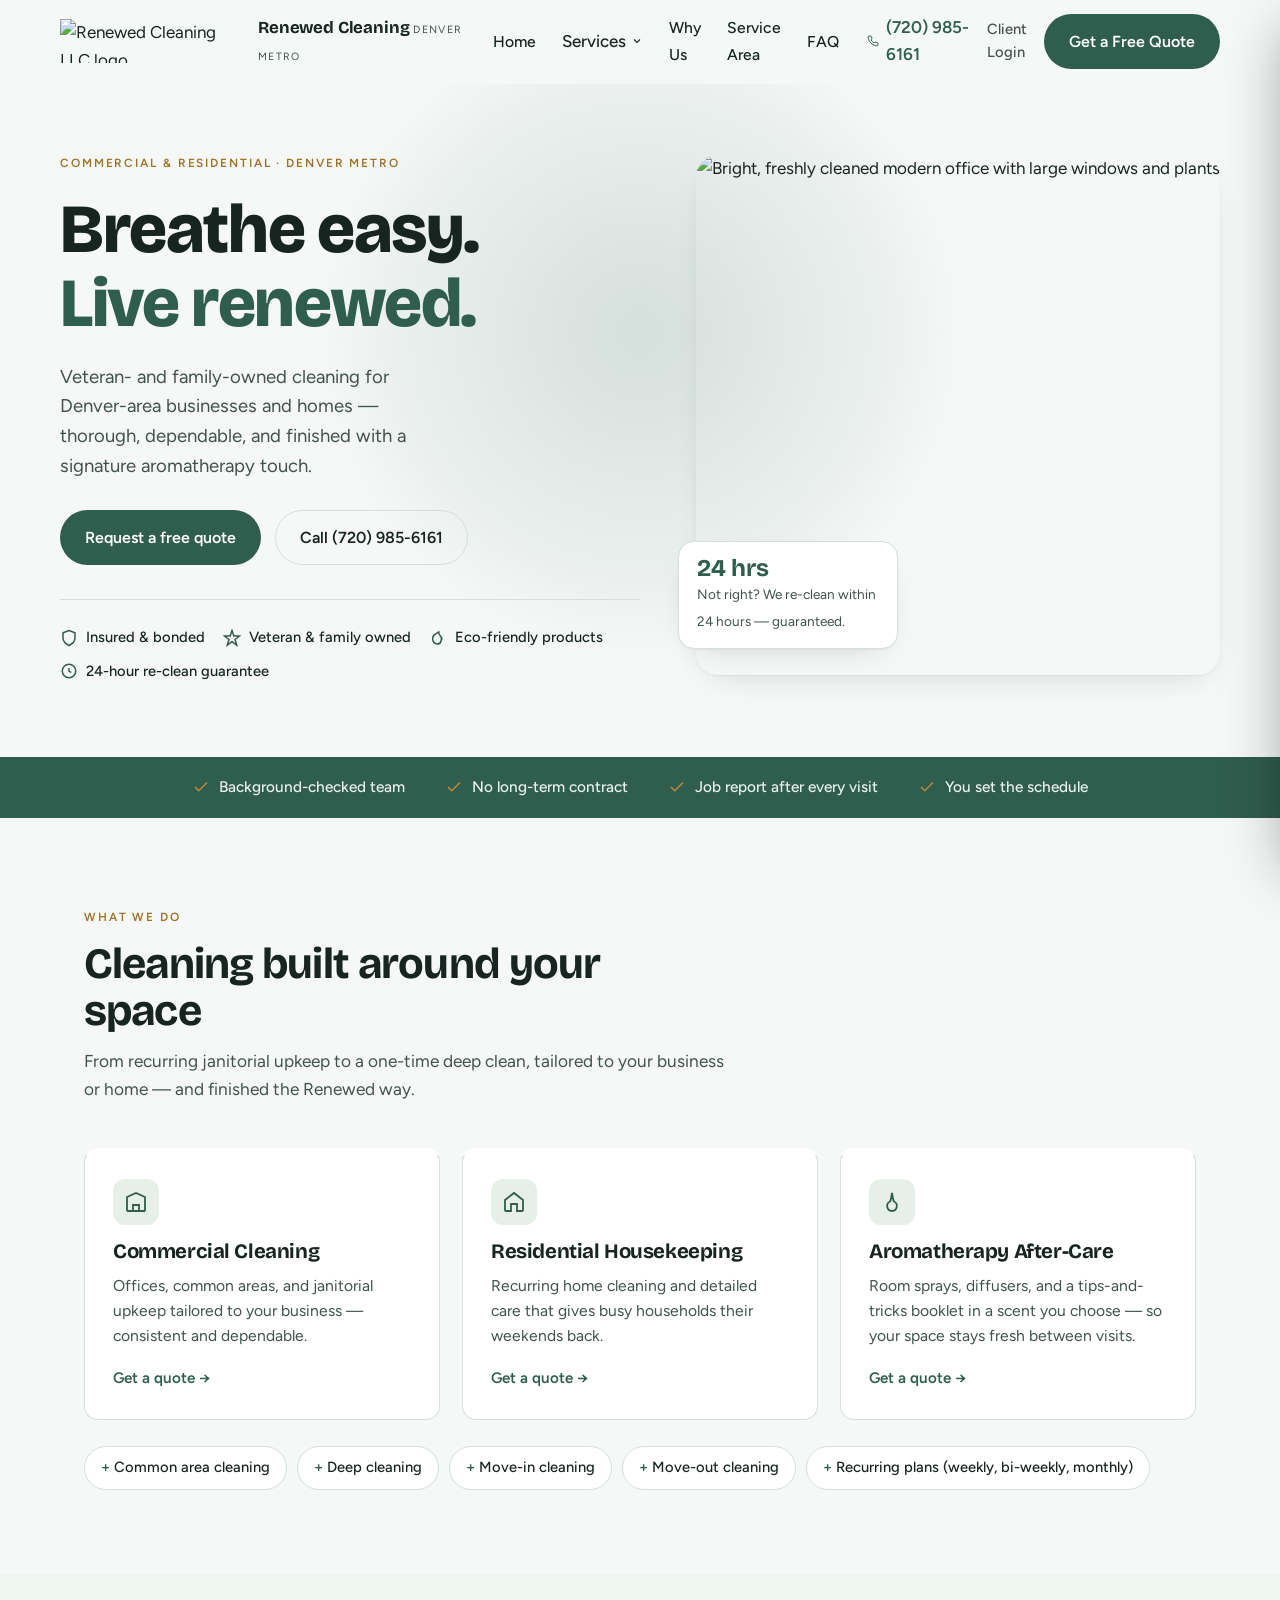
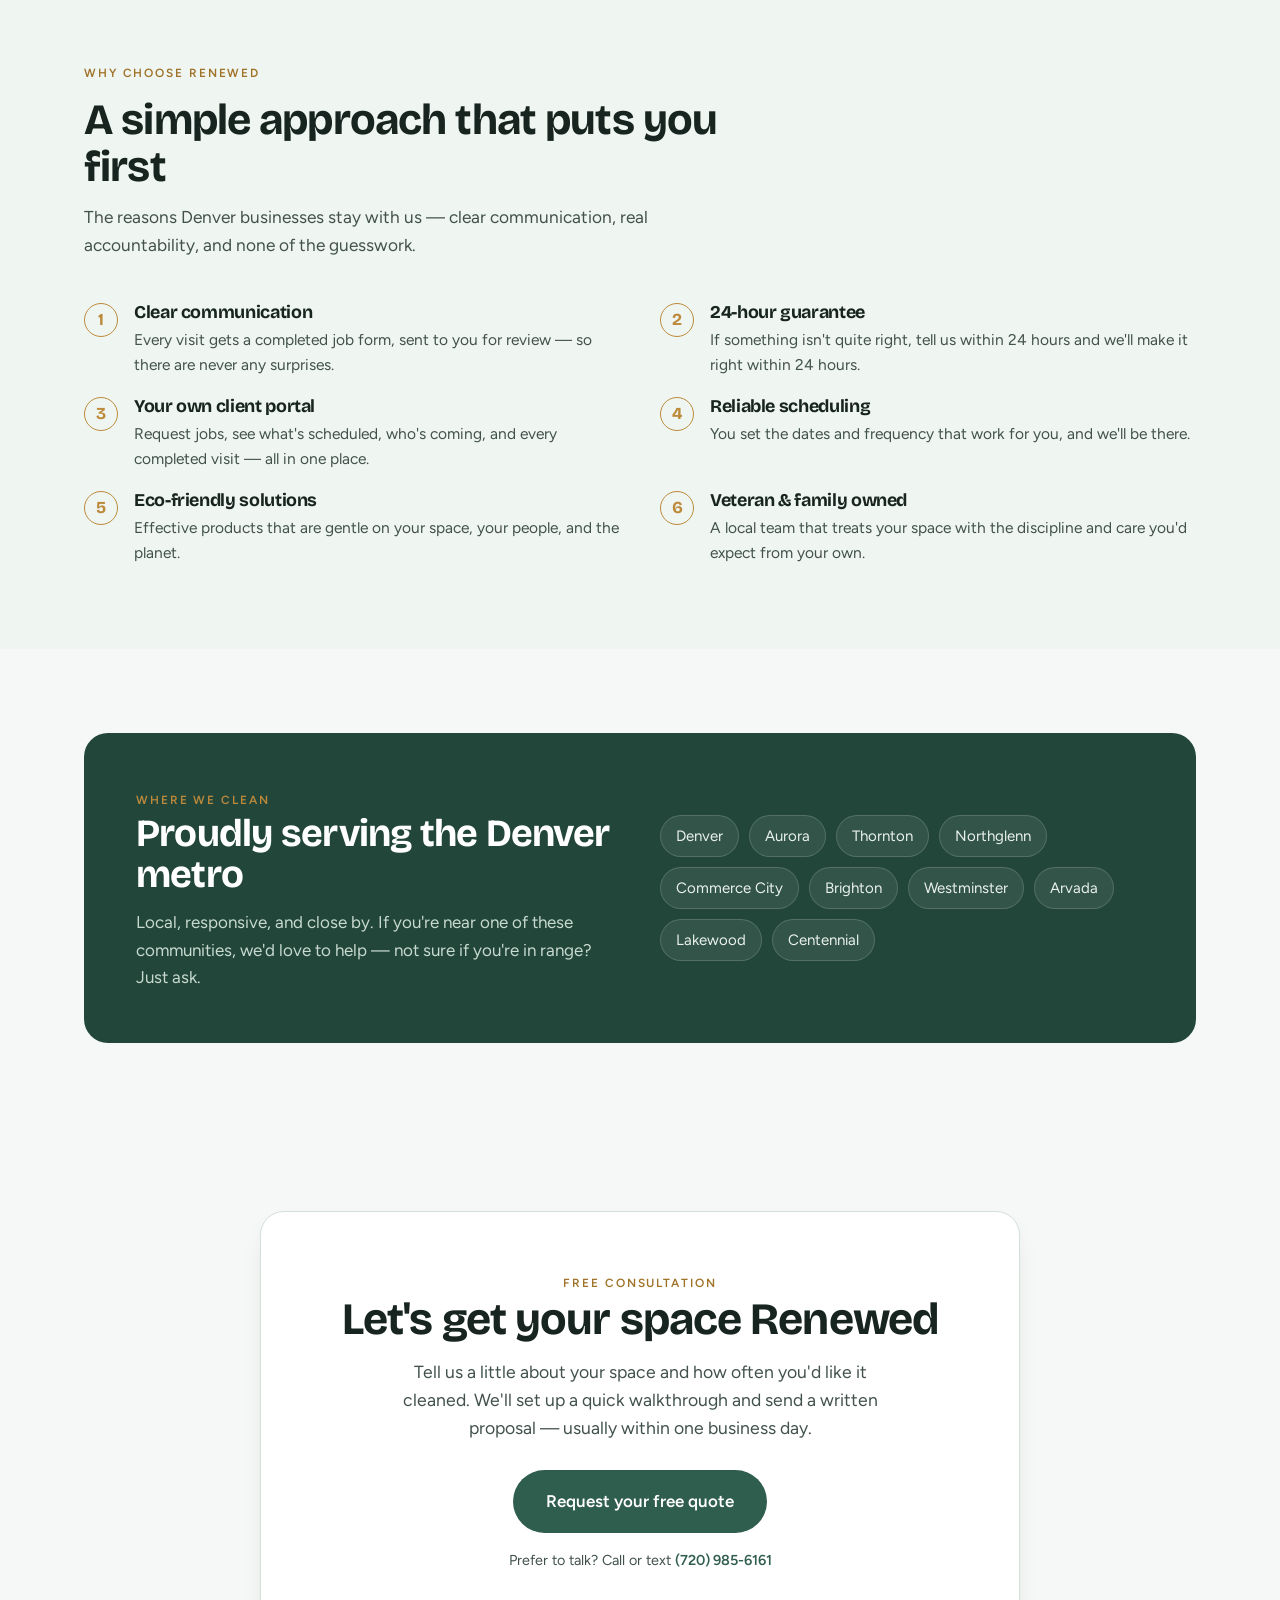
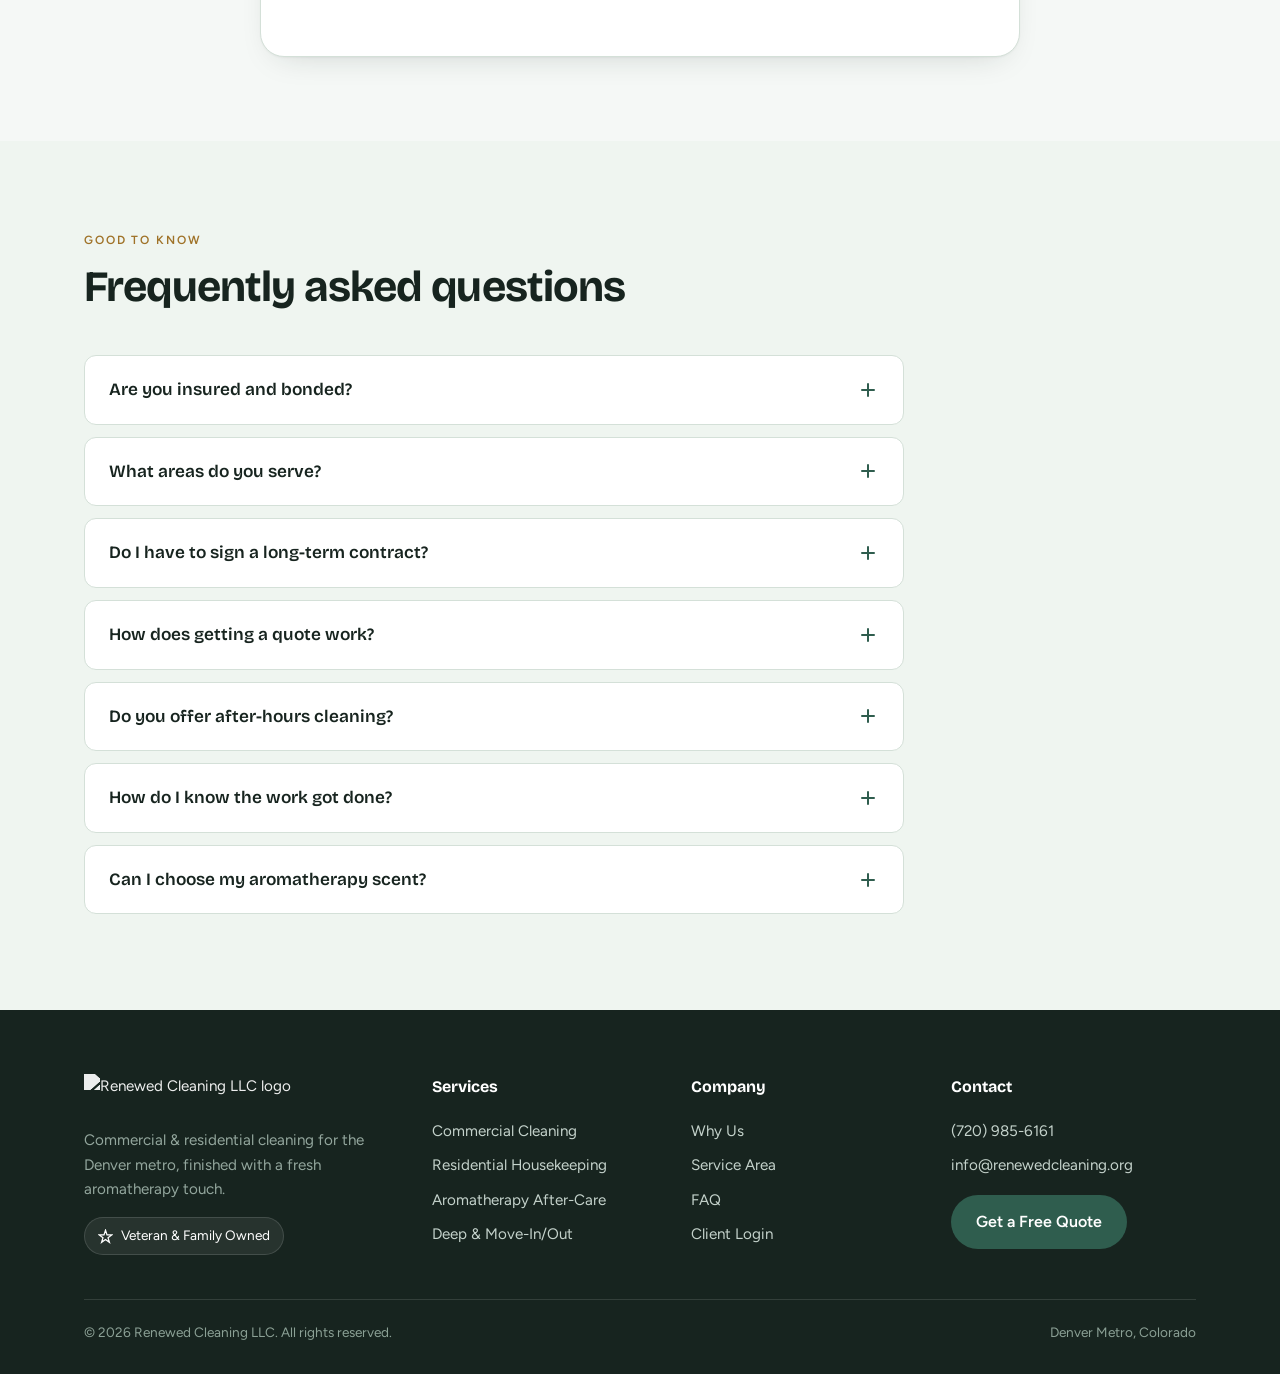
==== index.html @ 3b765ba0 "first commit" ====
<!DOCTYPE html>
<html lang="en">
<head>
<meta charset="UTF-8">
<meta name="viewport" content="width=device-width, initial-scale=1">
<!-- PREVIEW/MOCK — keep this out of Google so it never competes with the live site -->
<meta name="robots" content="noindex, nofollow">
<title>Renewed Cleaning LLC — Commercial & Residential Cleaning in Denver Metro</title>
<meta name="description" content="Veteran- and family-owned commercial and residential cleaning serving the Denver metro. Insured & bonded, eco-friendly, with a 24-hour re-clean guarantee. Request a free quote.">

<link rel="preconnect" href="https://fonts.googleapis.com">
<link rel="preconnect" href="https://fonts.gstatic.com" crossorigin>
<link href="https://fonts.googleapis.com/css2?family=Bricolage+Grotesque:opsz,wght@12..96,600;12..96,700;12..96,800&family=Figtree:wght@400;500;600&display=swap" rel="stylesheet">

<style>
  :root{
    --ink:#17241f; --ink-soft:#42524b;
    --evergreen:#2f5d4e; --evergreen-deep:#22463a;
    --sage-bg:#e7efe9; --sage-tint:#eff5f0;
    --line:#d4e0d8;
    --air:#f5f8f6; --white:#ffffff;
    --brass:#bd8a3c; --brass-deep:#9f7228;
    --maxw:1160px;
    --r:14px;
    --shadow:0 1px 2px rgba(23,36,31,.04), 0 12px 34px -18px rgba(23,36,31,.22);
  }
  *{box-sizing:border-box}
  html{scroll-behavior:smooth}
  body{
    margin:0; background:var(--air); color:var(--ink);
    font-family:"Figtree",system-ui,-apple-system,sans-serif;
    font-size:17px; line-height:1.6; -webkit-font-smoothing:antialiased;
  }
  h1,h2,h3{font-family:"Bricolage Grotesque",system-ui,sans-serif; font-weight:700; line-height:1.08; letter-spacing:-.02em; margin:0}
  a{color:inherit}
  img{max-width:100%; display:block}
  .wrap{max-width:var(--maxw); margin:0 auto; padding:0 24px}
  .eyebrow{font-size:.74rem; font-weight:600; letter-spacing:.16em; text-transform:uppercase; color:var(--brass-deep)}

  /* buttons */
  .btn{display:inline-flex; align-items:center; gap:.5em; font-family:"Figtree"; font-weight:600; font-size:1rem;
    padding:.85em 1.5em; border-radius:100px; border:1px solid transparent; cursor:pointer; text-decoration:none; transition:.18s ease; white-space:nowrap}
  .btn-primary{background:var(--evergreen); color:#fff}
  .btn-primary:hover{background:var(--evergreen-deep); transform:translateY(-1px)}
  .btn-ghost{background:transparent; color:var(--ink); border-color:var(--line)}
  .btn-ghost:hover{border-color:var(--evergreen); color:var(--evergreen)}
  :focus-visible{outline:3px solid var(--brass); outline-offset:2px; border-radius:4px}

  /* header */
  header{position:sticky; top:0; z-index:60; background:rgba(245,248,246,.82); backdrop-filter:blur(10px); border-bottom:1px solid transparent; transition:.2s}
  header.scrolled{border-bottom-color:var(--line); background:rgba(245,248,246,.94)}
  .nav{display:flex; align-items:center; gap:28px; padding:14px 0}
  .brand{display:flex; align-items:center; gap:10px; margin-right:auto; text-decoration:none}
  .brand img{height:44px; width:auto}
  .brand .bname{font-family:"Bricolage Grotesque"; font-weight:700; font-size:1.05rem; color:var(--ink); letter-spacing:-.01em; line-height:1}
  .brand .btag{font-size:.66rem; letter-spacing:.12em; text-transform:uppercase; color:var(--ink-soft)}
  .menu{display:flex; align-items:center; gap:26px; list-style:none; margin:0; padding:0}
  .menu a{text-decoration:none; font-weight:500; color:var(--ink); font-size:.98rem; padding:6px 0; position:relative}
  .menu a:hover{color:var(--evergreen)}
  .has-drop{position:relative}
  .dropbtn{background:none; border:0; font:inherit; font-weight:500; color:var(--ink); cursor:pointer; display:inline-flex; align-items:center; gap:5px; padding:6px 0}
  .dropbtn svg{transition:.2s}
  .has-drop:hover .dropbtn svg, .has-drop:focus-within .dropbtn svg{transform:rotate(180deg)}
  .drop{position:absolute; top:calc(100% + 10px); left:50%; transform:translateX(-50%) translateY(6px); background:var(--white);
    border:1px solid var(--line); border-radius:var(--r); box-shadow:var(--shadow); padding:8px; min-width:240px; opacity:0; visibility:hidden; transition:.18s}
  .has-drop:hover .drop, .has-drop:focus-within .drop{opacity:1; visibility:visible; transform:translateX(-50%) translateY(0)}
  .drop a{display:block; padding:10px 12px; border-radius:9px; font-weight:500}
  .drop a:hover{background:var(--sage-tint)}
  .drop a span{display:block; font-size:.8rem; color:var(--ink-soft); font-weight:400}
  .nav-cta{display:flex; align-items:center; gap:14px}
  .phone-link{display:inline-flex; align-items:center; gap:7px; font-weight:600; text-decoration:none; color:var(--evergreen)}
  .login-link{text-decoration:none; font-weight:500; color:var(--ink-soft); font-size:.92rem}
  .login-link:hover{color:var(--evergreen)}
  .burger{display:none; background:none; border:1px solid var(--line); border-radius:10px; padding:9px; cursor:pointer}
  .burger span{display:block; width:20px; height:2px; background:var(--ink); margin:4px 0; transition:.2s}

  /* mobile drawer */
  .drawer{position:fixed; inset:0 0 0 auto; width:min(88vw,360px); background:var(--white); z-index:80; transform:translateX(100%);
    transition:transform .28s cubic-bezier(.4,0,.2,1); padding:22px; box-shadow:-20px 0 60px -30px rgba(0,0,0,.4); overflow-y:auto}
  .drawer.open{transform:translateX(0)}
  .drawer-head{display:flex; justify-content:space-between; align-items:center; margin-bottom:18px}
  .drawer-close{background:none; border:0; font-size:1.6rem; cursor:pointer; color:var(--ink); line-height:1}
  .drawer nav a, .drawer nav .sub-label{display:block; padding:12px 4px; text-decoration:none; color:var(--ink); font-weight:600; border-bottom:1px solid var(--sage-bg)}
  .drawer nav .sub a{font-weight:400; padding-left:16px; color:var(--ink-soft); font-size:.95rem}
  .sub-label{color:var(--ink-soft)!important; font-size:.78rem!important; letter-spacing:.12em; text-transform:uppercase; font-weight:600!important; border:0!important; padding-bottom:4px!important}
  .scrim{position:fixed; inset:0; background:rgba(23,36,31,.4); z-index:70; opacity:0; visibility:hidden; transition:.25s}
  .scrim.open{opacity:1; visibility:visible}

  /* hero */
  .hero{position:relative; overflow:hidden}
  .hero::before{content:""; position:absolute; top:-30%; left:50%; width:900px; height:900px; transform:translateX(-50%);
    background:radial-gradient(closest-side, rgba(47,93,78,.16), rgba(47,93,78,.05) 55%, transparent 72%);
    animation:breathe 9s ease-in-out infinite; z-index:0; pointer-events:none}
  @keyframes breathe{0%,100%{transform:translateX(-50%) scale(1); opacity:.85} 50%{transform:translateX(-50%) scale(1.12); opacity:1}}
  .hero-grid{position:relative; z-index:1; display:grid; grid-template-columns:1.05fr .95fr; gap:56px; align-items:center; padding:64px 0 74px}
  .hero h1{font-size:clamp(2.7rem,5.4vw,4.3rem); font-weight:800; margin:18px 0 0}
  .hero h1 .em{color:var(--evergreen)}
  .hero p.lead{font-size:1.16rem; color:var(--ink-soft); margin:20px 0 30px; max-width:33ch}
  .hero-cta{display:flex; gap:14px; flex-wrap:wrap; align-items:center}
  .chips{display:flex; flex-wrap:wrap; gap:10px 18px; margin-top:34px; padding-top:26px; border-top:1px solid var(--line)}
  .chip{display:inline-flex; align-items:center; gap:8px; font-size:.92rem; font-weight:500; color:var(--ink)}
  .chip svg{color:var(--evergreen); flex:none}
  .hero-media{position:relative}
  .hero-media img{width:100%; height:520px; object-fit:cover; border-radius:22px; box-shadow:var(--shadow)}
  .badge{position:absolute; left:-18px; bottom:26px; background:var(--white); border:1px solid var(--line); border-radius:16px;
    padding:14px 18px; box-shadow:var(--shadow); max-width:220px}
  .badge b{font-family:"Bricolage Grotesque"; display:block; font-size:1.5rem; color:var(--evergreen); line-height:1}
  .badge span{font-size:.85rem; color:var(--ink-soft)}

  /* trust strip */
  .trust{background:var(--evergreen); color:#eaf2ed}
  .trust .wrap{display:flex; flex-wrap:wrap; gap:14px 40px; justify-content:center; padding:18px 24px; text-align:center}
  .trust .t{display:inline-flex; align-items:center; gap:9px; font-weight:500; font-size:.96rem}
  .trust .t svg{color:var(--brass); flex:none}

  /* sections */
  section{padding:84px 0}
  .sec-head{max-width:640px; margin-bottom:44px}
  .sec-head h2{font-size:clamp(1.9rem,3.4vw,2.7rem); margin:12px 0 0}
  .sec-head p{color:var(--ink-soft); margin:14px 0 0; font-size:1.08rem}

  /* services */
  .cards{display:grid; grid-template-columns:repeat(3,1fr); gap:22px}
  .card{background:var(--white); border:1px solid var(--line); border-radius:var(--r); padding:28px; transition:.2s; border-top:3px solid transparent}
  .card:hover{border-top-color:var(--brass); box-shadow:var(--shadow); transform:translateY(-3px)}
  .card .ic{width:46px; height:46px; border-radius:12px; background:var(--sage-bg); display:grid; place-items:center; color:var(--evergreen); margin-bottom:16px}
  .card h3{font-size:1.28rem}
  .card p{color:var(--ink-soft); margin:10px 0 16px; font-size:.98rem}
  .card a.more{text-decoration:none; font-weight:600; color:var(--evergreen); font-size:.95rem}
  .card a.more:hover{color:var(--brass-deep)}
  .more-list{margin-top:26px; display:flex; flex-wrap:wrap; gap:10px}
  .pill{background:var(--white); border:1px solid var(--line); border-radius:100px; padding:9px 16px; font-size:.92rem; font-weight:500; color:var(--ink)}
  .pill b{color:var(--evergreen); font-weight:600}

  /* how we work — on sage */
  .how{background:var(--sage-tint)}
  .steps{display:grid; grid-template-columns:repeat(2,1fr); gap:20px 40px}
  .step{display:flex; gap:16px; align-items:flex-start}
  .step .n{font-family:"Bricolage Grotesque"; font-weight:700; color:var(--brass); font-size:1.05rem; border:1px solid var(--brass); width:34px; height:34px; border-radius:50%; display:grid; place-items:center; flex:none}
  .step h3{font-size:1.12rem}
  .step p{color:var(--ink-soft); margin:5px 0 0; font-size:.97rem}

  /* service area */
  .area{background:var(--evergreen-deep); color:#e9f1ec; border-radius:24px; padding:52px; display:grid; grid-template-columns:1fr 1fr; gap:40px; align-items:center}
  .area h2{color:#fff; font-size:clamp(1.8rem,3vw,2.4rem)}
  .area p{color:#c8dad0; margin:14px 0 0}
  .area .cities{display:flex; flex-wrap:wrap; gap:10px}
  .area .cities span{background:rgba(255,255,255,.08); border:1px solid rgba(255,255,255,.16); border-radius:100px; padding:8px 15px; font-size:.94rem}

  /* quote CTA */
  .quote{text-align:center}
  .quote .box{background:var(--white); border:1px solid var(--line); border-radius:24px; padding:56px 32px; box-shadow:var(--shadow); max-width:760px; margin:0 auto}
  .quote h2{font-size:clamp(2rem,3.6vw,2.8rem)}
  .quote p{color:var(--ink-soft); font-size:1.1rem; margin:14px auto 28px; max-width:46ch}
  .quote .btn{font-size:1.06rem; padding:1em 1.9em}
  .quote .sub{margin-top:16px; font-size:.9rem; color:var(--ink-soft)}

  /* faq */
  .faq-list{max-width:820px}
  details{background:var(--white); border:1px solid var(--line); border-radius:12px; margin-bottom:12px; overflow:hidden}
  details[open]{border-color:var(--evergreen)}
  summary{list-style:none; cursor:pointer; padding:20px 24px; font-family:"Bricolage Grotesque"; font-weight:600; font-size:1.08rem; display:flex; justify-content:space-between; gap:16px; align-items:center}
  summary::-webkit-details-marker{display:none}
  summary .plus{flex:none; width:22px; height:22px; position:relative; transition:.2s}
  summary .plus::before,summary .plus::after{content:""; position:absolute; background:var(--evergreen); border-radius:2px; top:50%; left:50%; transform:translate(-50%,-50%)}
  summary .plus::before{width:14px; height:2px}
  summary .plus::after{width:2px; height:14px; transition:.2s}
  details[open] summary .plus::after{transform:translate(-50%,-50%) rotate(90deg); opacity:0}
  details .ans{padding:0 24px 22px; color:var(--ink-soft); font-size:1rem}

  /* footer */
  footer{background:var(--ink); color:#c4d2cb; padding:64px 0 30px; font-size:.95rem}
  .fgrid{display:grid; grid-template-columns:1.4fr 1fr 1fr 1.1fr; gap:36px}
  footer h4{font-family:"Bricolage Grotesque"; color:#fff; font-size:1rem; margin:0 0 14px}
  footer a{color:#c4d2cb; text-decoration:none; display:block; padding:5px 0}
  footer a:hover{color:var(--brass)}
  .fbrand img{height:40px; margin-bottom:14px; filter:brightness(0) invert(1); opacity:.92}
  .fbrand p{color:#93a69d; margin:0; max-width:30ch}
  .fbadge{display:inline-flex; align-items:center; gap:8px; margin-top:16px; font-size:.85rem; color:#fff; background:rgba(255,255,255,.07); border:1px solid rgba(255,255,255,.13); padding:7px 13px; border-radius:100px}
  .fbot{border-top:1px solid rgba(255,255,255,.12); margin-top:44px; padding-top:22px; display:flex; justify-content:space-between; flex-wrap:wrap; gap:10px; color:#8ba095; font-size:.85rem}

  .reveal{opacity:0; transform:translateY(18px); transition:opacity .6s ease, transform .6s ease}
  .reveal.in{opacity:1; transform:none}

  @media (max-width:920px){
    .hero-grid{grid-template-columns:1fr; gap:36px; padding:44px 0 54px}
    .hero-media img{height:360px}
    .cards{grid-template-columns:1fr}
    .steps{grid-template-columns:1fr}
    .area{grid-template-columns:1fr; padding:36px}
    .fgrid{grid-template-columns:1fr 1fr; gap:28px}
  }
  @media (max-width:760px){
    .menu,.nav-cta .phone-text,.nav-cta .login-link,.nav-cta .btn{display:none}
    .nav-cta .burger{display:block}
    .badge{left:12px}
  }
  @media (max-width:520px){ .fgrid{grid-template-columns:1fr} .trust .wrap{justify-content:flex-start} }
  @media (prefers-reduced-motion:reduce){
    .hero::before{animation:none}
    .reveal{transition:none; opacity:1; transform:none}
    html{scroll-behavior:auto}
  }
</style>
</head>
<body>

<!-- =========== HEADER =========== -->
<header id="top">
  <div class="wrap nav">
    <a class="brand" href="#top" aria-label="Renewed Cleaning LLC home">
      <img src="https://d13cw1lxlociqy.cloudfront.net/vxw0cr1rwxtp3wmlu0m17guldjv5" alt="Renewed Cleaning LLC logo">
      <span>
        <span class="bname">Renewed Cleaning</span>
        <span class="btag">Denver Metro</span>
      </span>
    </a>

    <ul class="menu">
      <li><a href="#top">Home</a></li>
      <li class="has-drop">
        <button class="dropbtn" aria-haspopup="true" aria-expanded="false">Services
          <svg width="12" height="12" viewBox="0 0 24 24" fill="none" stroke="currentColor" stroke-width="2.4"><path d="M6 9l6 6 6-6"/></svg>
        </button>
        <div class="drop">
          <a href="#services">Commercial Cleaning<span>Offices, janitorial & common areas</span></a>
          <a href="#services">Residential Housekeeping<span>Homes & recurring care</span></a>
          <a href="#services">Aromatherapy After-Care<span>Sprays, diffusers & more</span></a>
        </div>
      </li>
      <li><a href="#how">Why Us</a></li>
      <li><a href="#area">Service Area</a></li>
      <li><a href="#faq">FAQ</a></li>
    </ul>

    <div class="nav-cta">
      <a class="phone-link" href="tel:+17209856161"><svg width="16" height="16" viewBox="0 0 24 24" fill="none" stroke="currentColor" stroke-width="2"><path d="M22 16.9v3a2 2 0 01-2.2 2 19.8 19.8 0 01-8.6-3.1 19.5 19.5 0 01-6-6 19.8 19.8 0 01-3.1-8.6A2 2 0 014.1 2h3a2 2 0 012 1.7c.1.9.3 1.8.6 2.6a2 2 0 01-.5 2.1L8.1 9.9a16 16 0 006 6l1.5-1.1a2 2 0 012.1-.5c.8.3 1.7.5 2.6.6a2 2 0 011.7 2z"/></svg><span class="phone-text">(720)&nbsp;985-6161</span></a>
      <a class="login-link" href="https://clienthub.getjobber.com/client_hubs/0398b874-1f69-44bb-8e31-e739b4f57057/login/new?source=share_login" target="_blank" rel="noopener">Client Login</a>
      <a class="btn btn-primary" href="https://clienthub.getjobber.com/hubs/0398b874-1f69-44bb-8e31-e739b4f57057/public/requests/2457077/embedded_new?source=sp_website&amp;instance_id=_R_5j5_" target="_blank" rel="noopener">Get a Free Quote</a>
      <button class="burger" id="burger" aria-label="Open menu" aria-expanded="false"><span></span><span></span><span></span></button>
    </div>
  </div>
</header>

<!-- mobile drawer -->
<div class="scrim" id="scrim"></div>
<aside class="drawer" id="drawer" aria-hidden="true">
  <div class="drawer-head">
    <span class="bname" style="font-family:'Bricolage Grotesque';font-weight:700">Renewed Cleaning</span>
    <button class="drawer-close" id="drawerClose" aria-label="Close menu">&times;</button>
  </div>
  <nav>
    <a href="#top">Home</a>
    <span class="sub-label">Services</span>
    <div class="sub">
      <a href="#services">Commercial Cleaning</a>
      <a href="#services">Residential Housekeeping</a>
      <a href="#services">Aromatherapy After-Care</a>
    </div>
    <a href="#how">Why Us</a>
    <a href="#area">Service Area</a>
    <a href="#faq">FAQ</a>
    <a href="https://clienthub.getjobber.com/client_hubs/0398b874-1f69-44bb-8e31-e739b4f57057/login/new?source=share_login" target="_blank" rel="noopener">Client Login</a>
    <a class="phone-link" style="padding:14px 4px" href="tel:+17209856161">Call (720) 985-6161</a>
    <a class="btn btn-primary" style="margin-top:14px;width:100%;justify-content:center" href="https://clienthub.getjobber.com/hubs/0398b874-1f69-44bb-8e31-e739b4f57057/public/requests/2457077/embedded_new?source=sp_website&amp;instance_id=_R_5j5_" target="_blank" rel="noopener">Get a Free Quote</a>
  </nav>
</aside>

<!-- =========== HERO =========== -->
<div class="hero">
  <div class="wrap hero-grid">
    <div class="hero-copy">
      <span class="eyebrow">Commercial &amp; Residential &middot; Denver Metro</span>
      <h1>Breathe easy.<br><span class="em">Live renewed.</span></h1>
      <p class="lead">Veteran- and family-owned cleaning for Denver-area businesses and homes — thorough, dependable, and finished with a signature aromatherapy touch.</p>
      <div class="hero-cta">
        <a class="btn btn-primary" href="https://clienthub.getjobber.com/hubs/0398b874-1f69-44bb-8e31-e739b4f57057/public/requests/2457077/embedded_new?source=sp_website&amp;instance_id=_R_5j5_" target="_blank" rel="noopener">Request a free quote</a>
        <a class="btn btn-ghost" href="tel:+17209856161">Call (720)&nbsp;985-6161</a>
      </div>
      <div class="chips">
        <span class="chip"><svg width="18" height="18" viewBox="0 0 24 24" fill="none" stroke="currentColor" stroke-width="2"><path d="M12 22s8-4 8-10V5l-8-3-8 3v7c0 6 8 10 8 10z"/></svg>Insured &amp; bonded</span>
        <span class="chip"><svg width="18" height="18" viewBox="0 0 24 24" fill="none" stroke="currentColor" stroke-width="2"><path d="M12 2l2.4 7.4H22l-6 4.6 2.3 7.4-6.3-4.6L5.7 21.4 8 14 2 9.4h7.6z"/></svg>Veteran &amp; family owned</span>
        <span class="chip"><svg width="18" height="18" viewBox="0 0 24 24" fill="none" stroke="currentColor" stroke-width="2"><path d="M11 20A7 7 0 019 6.7C11 5 13 4 13 4s0 3 2 5 3 4 1 7a5 5 0 01-5 4z"/></svg>Eco-friendly products</span>
        <span class="chip"><svg width="18" height="18" viewBox="0 0 24 24" fill="none" stroke="currentColor" stroke-width="2"><path d="M12 8v4l3 2M12 3a9 9 0 100 18 9 9 0 000-18z"/></svg>24-hour re-clean guarantee</span>
      </div>
    </div>
    <div class="hero-media">
      <img src="https://d13cw1lxlociqy.cloudfront.net/s1bvx27k3efgpwjx6bf7r2y5dvb5" alt="Bright, freshly cleaned modern office with large windows and plants">
      <div class="badge"><b>24 hrs</b><span>Not right? We re-clean within 24 hours — guaranteed.</span></div>
    </div>
  </div>
</div>

<!-- =========== TRUST STRIP =========== -->
<div class="trust">
  <div class="wrap">
    <span class="t"><svg width="18" height="18" viewBox="0 0 24 24" fill="none" stroke="currentColor" stroke-width="2"><path d="M20 6L9 17l-5-5"/></svg>Background-checked team</span>
    <span class="t"><svg width="18" height="18" viewBox="0 0 24 24" fill="none" stroke="currentColor" stroke-width="2"><path d="M20 6L9 17l-5-5"/></svg>No long-term contract</span>
    <span class="t"><svg width="18" height="18" viewBox="0 0 24 24" fill="none" stroke="currentColor" stroke-width="2"><path d="M20 6L9 17l-5-5"/></svg>Job report after every visit</span>
    <span class="t"><svg width="18" height="18" viewBox="0 0 24 24" fill="none" stroke="currentColor" stroke-width="2"><path d="M20 6L9 17l-5-5"/></svg>You set the schedule</span>
  </div>
</div>

<!-- =========== SERVICES =========== -->
<section id="services">
  <div class="wrap">
    <div class="sec-head reveal">
      <span class="eyebrow">What we do</span>
      <h2>Cleaning built around your space</h2>
      <p>From recurring janitorial upkeep to a one-time deep clean, tailored to your business or home — and finished the Renewed way.</p>
    </div>
    <div class="cards">
      <div class="card reveal">
        <div class="ic"><svg width="24" height="24" viewBox="0 0 24 24" fill="none" stroke="currentColor" stroke-width="1.8"><path d="M3 21V7l9-4 9 4v14M3 21h18M9 21v-6h6v6"/></svg></div>
        <h3>Commercial Cleaning</h3>
        <p>Offices, common areas, and janitorial upkeep tailored to your business — consistent and dependable.</p>
        <a class="more" href="#quote">Get a quote &rarr;</a>
      </div>
      <div class="card reveal">
        <div class="ic"><svg width="24" height="24" viewBox="0 0 24 24" fill="none" stroke="currentColor" stroke-width="1.8"><path d="M3 10l9-7 9 7v10a1 1 0 01-1 1h-5v-7H9v7H4a1 1 0 01-1-1z"/></svg></div>
        <h3>Residential Housekeeping</h3>
        <p>Recurring home cleaning and detailed care that gives busy households their weekends back.</p>
        <a class="more" href="#quote">Get a quote &rarr;</a>
      </div>
      <div class="card reveal">
        <div class="ic"><svg width="24" height="24" viewBox="0 0 24 24" fill="none" stroke="currentColor" stroke-width="1.8"><path d="M12 21a5 5 0 01-2-9.5C11 10 12 3 12 3s1 7 2 8.5A5 5 0 0112 21z"/></svg></div>
        <h3>Aromatherapy After-Care</h3>
        <p>Room sprays, diffusers, and a tips-and-tricks booklet in a scent you choose — so your space stays fresh between visits.</p>
        <a class="more" href="#quote">Get a quote &rarr;</a>
      </div>
    </div>
    <div class="more-list reveal">
      <span class="pill"><b>+</b> Common area cleaning</span>
      <span class="pill"><b>+</b> Deep cleaning</span>
      <span class="pill"><b>+</b> Move-in cleaning</span>
      <span class="pill"><b>+</b> Move-out cleaning</span>
      <span class="pill"><b>+</b> Recurring plans (weekly, bi-weekly, monthly)</span>
    </div>
  </div>
</section>

<!-- =========== HOW WE WORK =========== -->
<section id="how" class="how">
  <div class="wrap">
    <div class="sec-head reveal">
      <span class="eyebrow">Why choose Renewed</span>
      <h2>A simple approach that puts you first</h2>
      <p>The reasons Denver businesses stay with us — clear communication, real accountability, and none of the guesswork.</p>
    </div>
    <div class="steps">
      <div class="step reveal"><div class="n">1</div><div><h3>Clear communication</h3><p>Every visit gets a completed job form, sent to you for review — so there are never any surprises.</p></div></div>
      <div class="step reveal"><div class="n">2</div><div><h3>24-hour guarantee</h3><p>If something isn't quite right, tell us within 24 hours and we'll make it right within 24 hours.</p></div></div>
      <div class="step reveal"><div class="n">3</div><div><h3>Your own client portal</h3><p>Request jobs, see what's scheduled, who's coming, and every completed visit — all in one place.</p></div></div>
      <div class="step reveal"><div class="n">4</div><div><h3>Reliable scheduling</h3><p>You set the dates and frequency that work for you, and we'll be there.</p></div></div>
      <div class="step reveal"><div class="n">5</div><div><h3>Eco-friendly solutions</h3><p>Effective products that are gentle on your space, your people, and the planet.</p></div></div>
      <div class="step reveal"><div class="n">6</div><div><h3>Veteran &amp; family owned</h3><p>A local team that treats your space with the discipline and care you'd expect from your own.</p></div></div>
    </div>
  </div>
</section>

<!-- =========== SERVICE AREA =========== -->
<section id="area">
  <div class="wrap">
    <div class="area reveal">
      <div>
        <span class="eyebrow" style="color:var(--brass)">Where we clean</span>
        <h2>Proudly serving the Denver metro</h2>
        <p>Local, responsive, and close by. If you're near one of these communities, we'd love to help — not sure if you're in range? Just ask.</p>
      </div>
      <div class="cities">
        <span>Denver</span><span>Aurora</span><span>Thornton</span><span>Northglenn</span>
        <span>Commerce City</span><span>Brighton</span><span>Westminster</span><span>Arvada</span>
        <span>Lakewood</span><span>Centennial</span>
      </div>
    </div>
  </div>
</section>

<!-- =========== QUOTE CTA =========== -->
<section id="quote" class="quote">
  <div class="wrap">
    <div class="box reveal">
      <span class="eyebrow">Free consultation</span>
      <h2>Let's get your space Renewed</h2>
      <p>Tell us a little about your space and how often you'd like it cleaned. We'll set up a quick walkthrough and send a written proposal — usually within one business day.</p>
      <a class="btn btn-primary" href="https://clienthub.getjobber.com/hubs/0398b874-1f69-44bb-8e31-e739b4f57057/public/requests/2457077/embedded_new?source=sp_website&amp;instance_id=_R_5j5_" target="_blank" rel="noopener">Request your free quote</a>
      <p class="sub">Prefer to talk? Call or text <a href="tel:+17209856161" style="color:var(--evergreen);font-weight:600;text-decoration:none">(720) 985-6161</a></p>
    </div>
  </div>
</section>

<!-- =========== FAQ =========== -->
<section id="faq" class="how">
  <div class="wrap">
    <div class="sec-head reveal">
      <span class="eyebrow">Good to know</span>
      <h2>Frequently asked questions</h2>
    </div>
    <div class="faq-list">
      <!-- NOTE for Andrew: confirm the insurance/bonding/contract specifics with the family before publishing -->
      <details class="reveal"><summary>Are you insured and bonded?<span class="plus"></span></summary><div class="ans">Yes. We carry liability coverage and our team is background-checked, so your property and people are protected while we work. <em>(Please confirm exact coverage wording with the family before this goes live.)</em></div></details>
      <details class="reveal"><summary>What areas do you serve?<span class="plus"></span></summary><div class="ans">We serve Denver and the surrounding metro, including Aurora, Thornton, Northglenn, Commerce City, Brighton, and nearby communities. Not sure if you're in range? Just reach out and we'll let you know.</div></details>
      <details class="reveal"><summary>Do I have to sign a long-term contract?<span class="plus"></span></summary><div class="ans">No. We work from a simple written proposal that lays out your services and cost, and you can adjust your plan any time with a quick call.</div></details>
      <details class="reveal"><summary>How does getting a quote work?<span class="plus"></span></summary><div class="ans">Request a free consultation, we'll do a quick walkthrough of your space, and you'll get a clear written proposal — usually within one business day.</div></details>
      <details class="reveal"><summary>Do you offer after-hours cleaning?<span class="plus"></span></summary><div class="ans">Yes. We schedule around your business hours so cleaning never gets in the way of your day.</div></details>
      <details class="reveal"><summary>How do I know the work got done?<span class="plus"></span></summary><div class="ans">After every visit you receive a completed job report, and you can see upcoming and completed jobs any time in your client portal.</div></details>
      <details class="reveal"><summary>Can I choose my aromatherapy scent?<span class="plus"></span></summary><div class="ans">Absolutely. Your after-care package is built around a scent you pick, so your space smells exactly the way you want it to.</div></details>
    </div>
  </div>
</section>

<!-- =========== FOOTER =========== -->
<footer>
  <div class="wrap">
    <div class="fgrid">
      <div class="fbrand">
        <img src="https://d13cw1lxlociqy.cloudfront.net/vxw0cr1rwxtp3wmlu0m17guldjv5" alt="Renewed Cleaning LLC logo">
        <p>Commercial &amp; residential cleaning for the Denver metro, finished with a fresh aromatherapy touch.</p>
        <span class="fbadge"><svg width="15" height="15" viewBox="0 0 24 24" fill="none" stroke="currentColor" stroke-width="2"><path d="M12 2l2.4 7.4H22l-6 4.6 2.3 7.4-6.3-4.6L5.7 21.4 8 14 2 9.4h7.6z"/></svg>Veteran &amp; Family Owned</span>
      </div>
      <div>
        <h4>Services</h4>
        <a href="#services">Commercial Cleaning</a>
        <a href="#services">Residential Housekeeping</a>
        <a href="#services">Aromatherapy After-Care</a>
        <a href="#services">Deep &amp; Move-In/Out</a>
      </div>
      <div>
        <h4>Company</h4>
        <a href="#how">Why Us</a>
        <a href="#area">Service Area</a>
        <a href="#faq">FAQ</a>
        <a href="https://clienthub.getjobber.com/client_hubs/0398b874-1f69-44bb-8e31-e739b4f57057/login/new?source=share_login" target="_blank" rel="noopener">Client Login</a>
      </div>
      <div>
        <h4>Contact</h4>
        <a href="tel:+17209856161">(720) 985-6161</a>
        <!-- TODO: confirm the real public email address -->
        <a href="mailto:info@renewedcleaning.org">info@renewedcleaning.org</a>
        <a class="btn btn-primary" style="margin-top:12px" href="https://clienthub.getjobber.com/hubs/0398b874-1f69-44bb-8e31-e739b4f57057/public/requests/2457077/embedded_new?source=sp_website&amp;instance_id=_R_5j5_" target="_blank" rel="noopener">Get a Free Quote</a>
      </div>
    </div>
    <div class="fbot">
      <span>&copy; 2026 Renewed Cleaning LLC. All rights reserved.</span>
      <span>Denver Metro, Colorado</span>
    </div>
  </div>
</footer>

<script>
  // header shadow on scroll
  const header = document.getElementById('top');
  addEventListener('scroll', () => header.classList.toggle('scrolled', scrollY > 8), {passive:true});

  // mobile drawer
  const drawer = document.getElementById('drawer'), scrim = document.getElementById('scrim');
  const openD = () => { drawer.classList.add('open'); scrim.classList.add('open'); drawer.setAttribute('aria-hidden','false'); };
  const closeD = () => { drawer.classList.remove('open'); scrim.classList.remove('open'); drawer.setAttribute('aria-hidden','true'); };
  document.getElementById('burger').addEventListener('click', openD);
  document.getElementById('drawerClose').addEventListener('click', closeD);
  scrim.addEventListener('click', closeD);
  drawer.querySelectorAll('a').forEach(a => a.addEventListener('click', closeD));

  // scroll reveal
  const io = new IntersectionObserver((entries) => {
    entries.forEach(e => { if (e.isIntersecting){ e.target.classList.add('in'); io.unobserve(e.target); } });
  }, {threshold:.12});
  document.querySelectorAll('.reveal').forEach(el => io.observe(el));
</script>
</body>
</html>
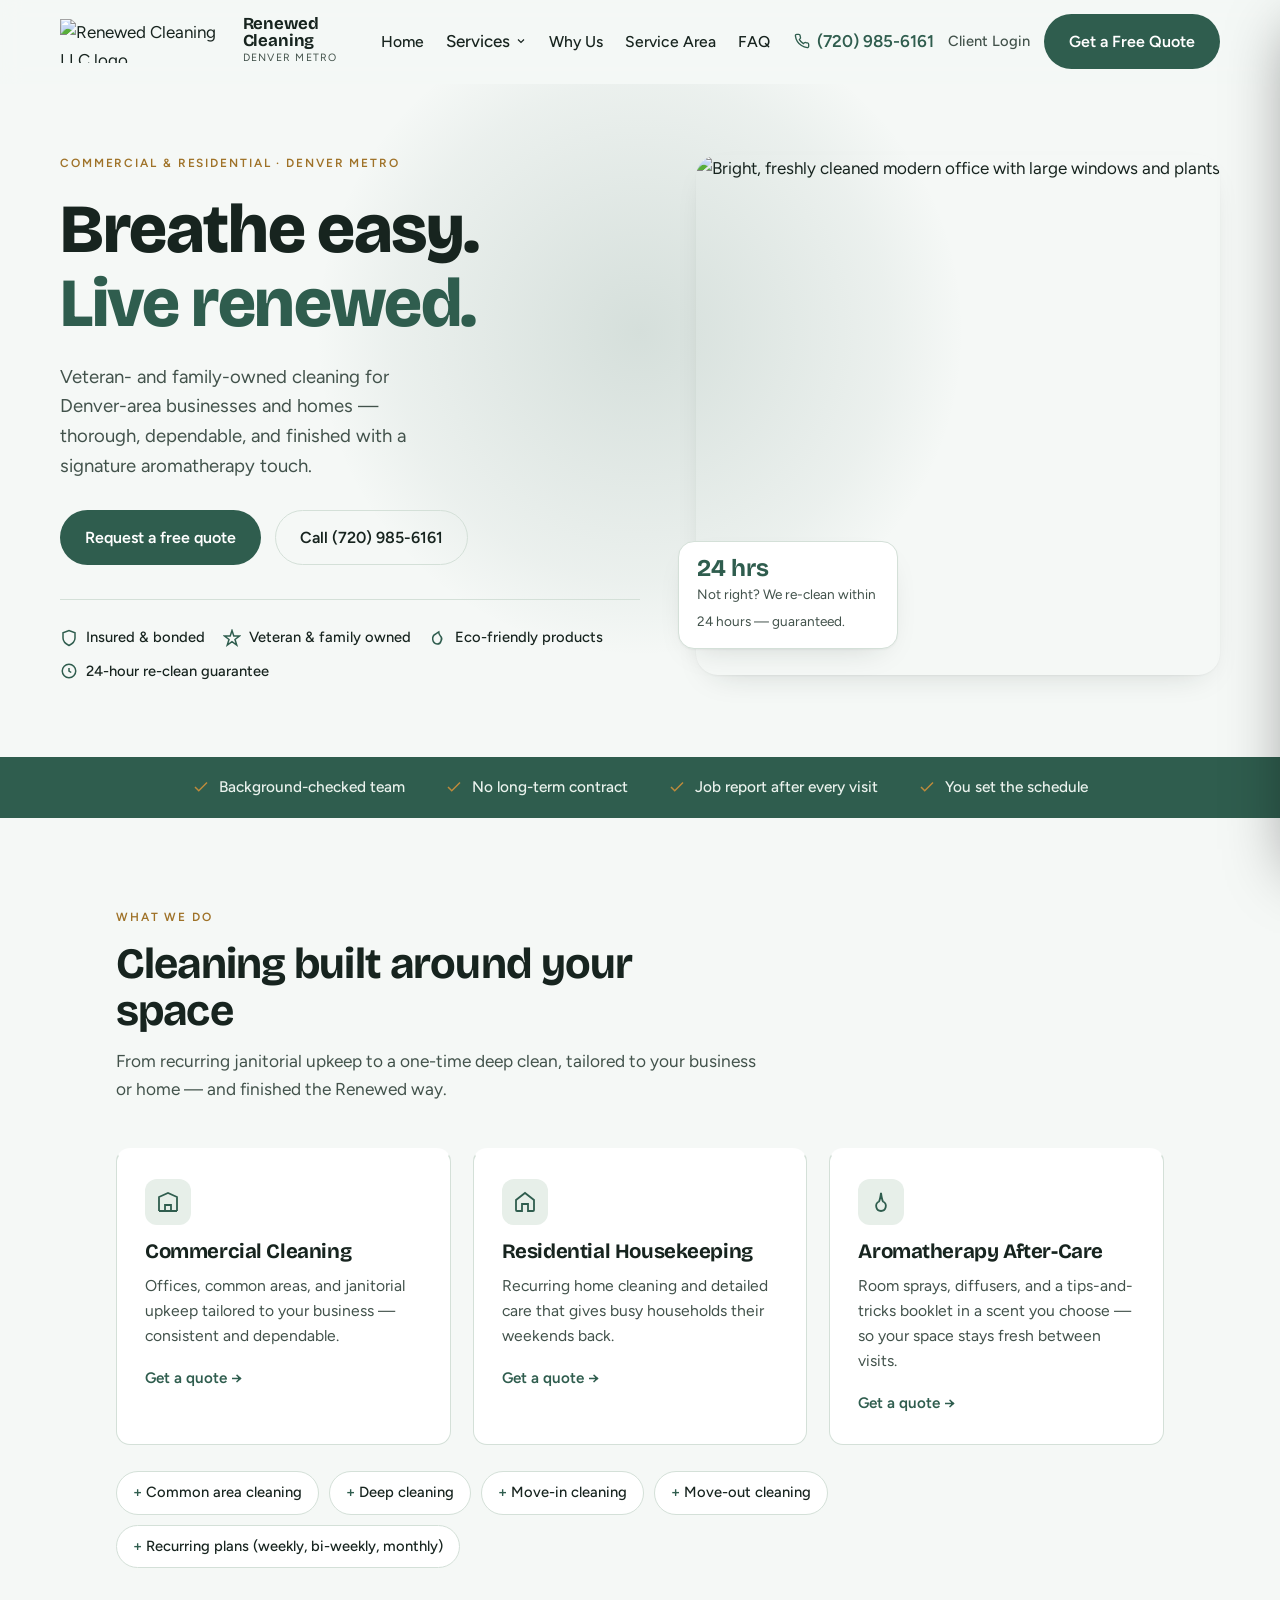
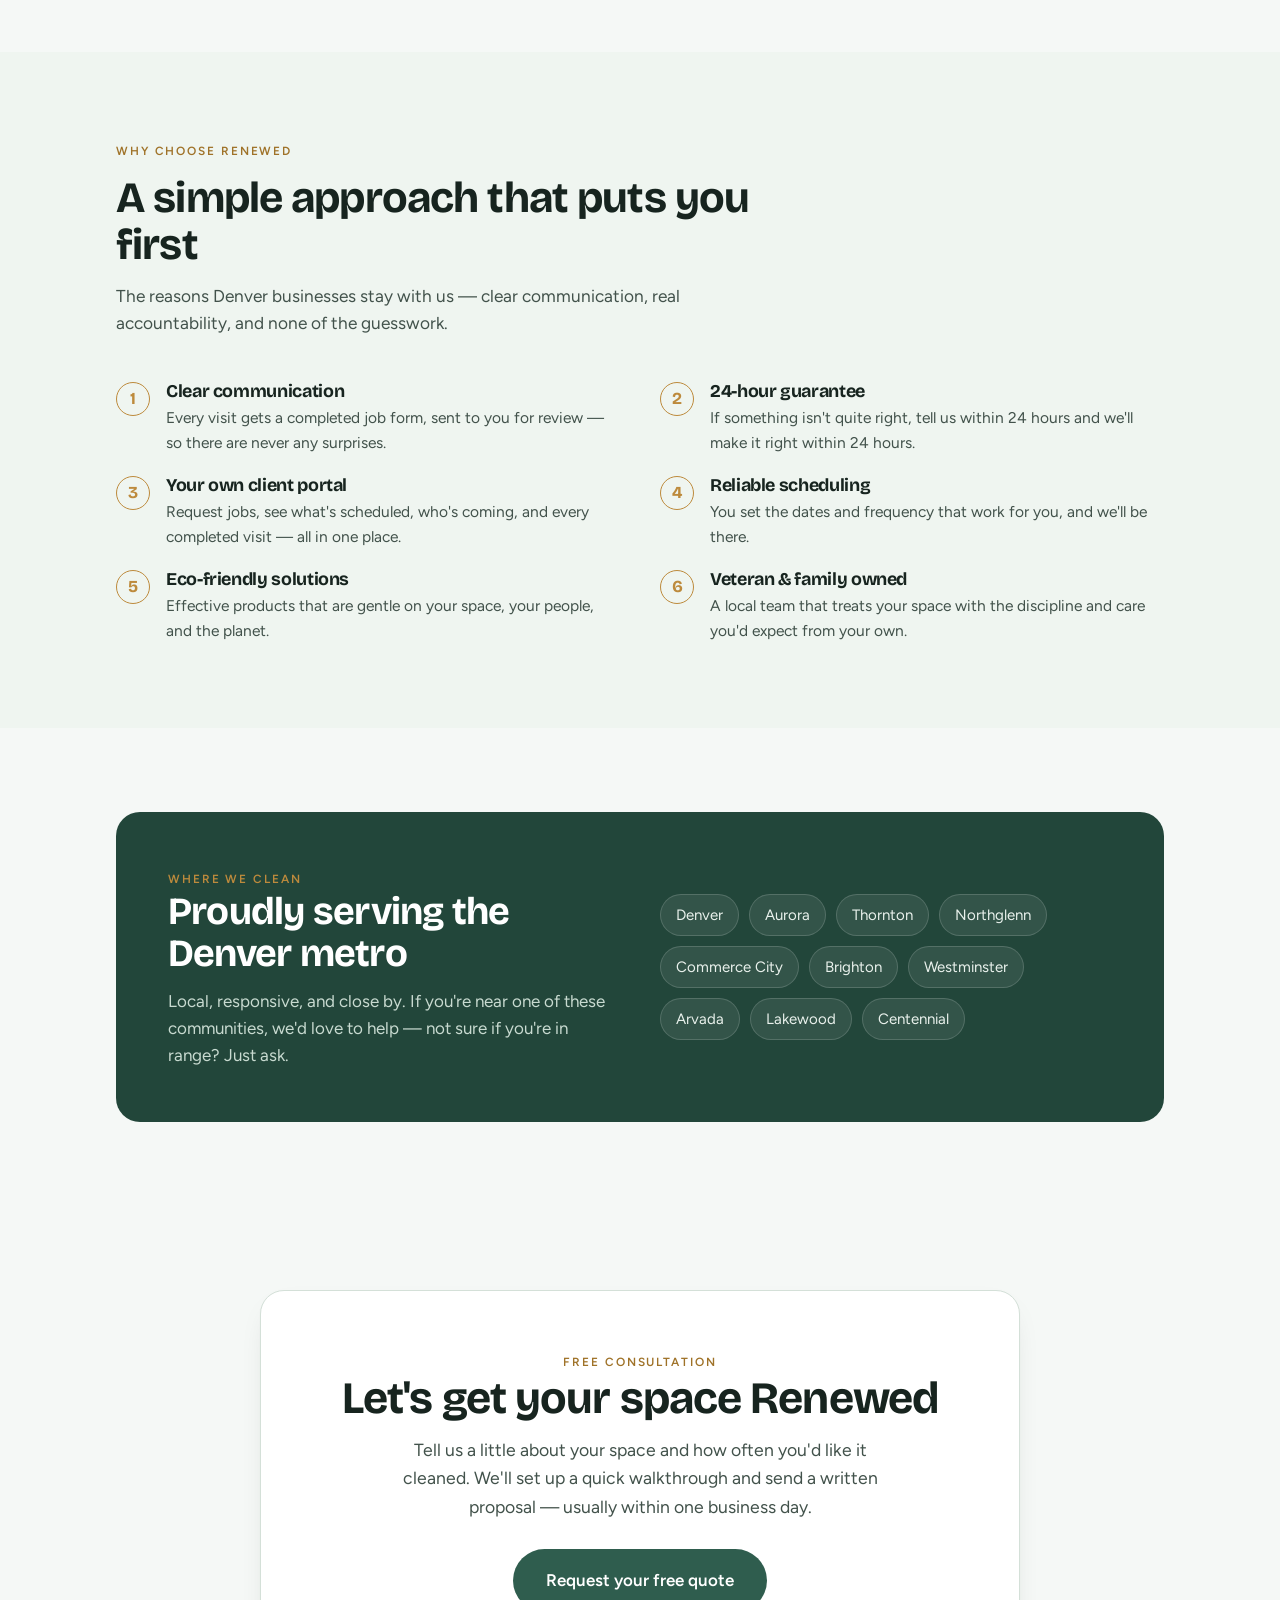
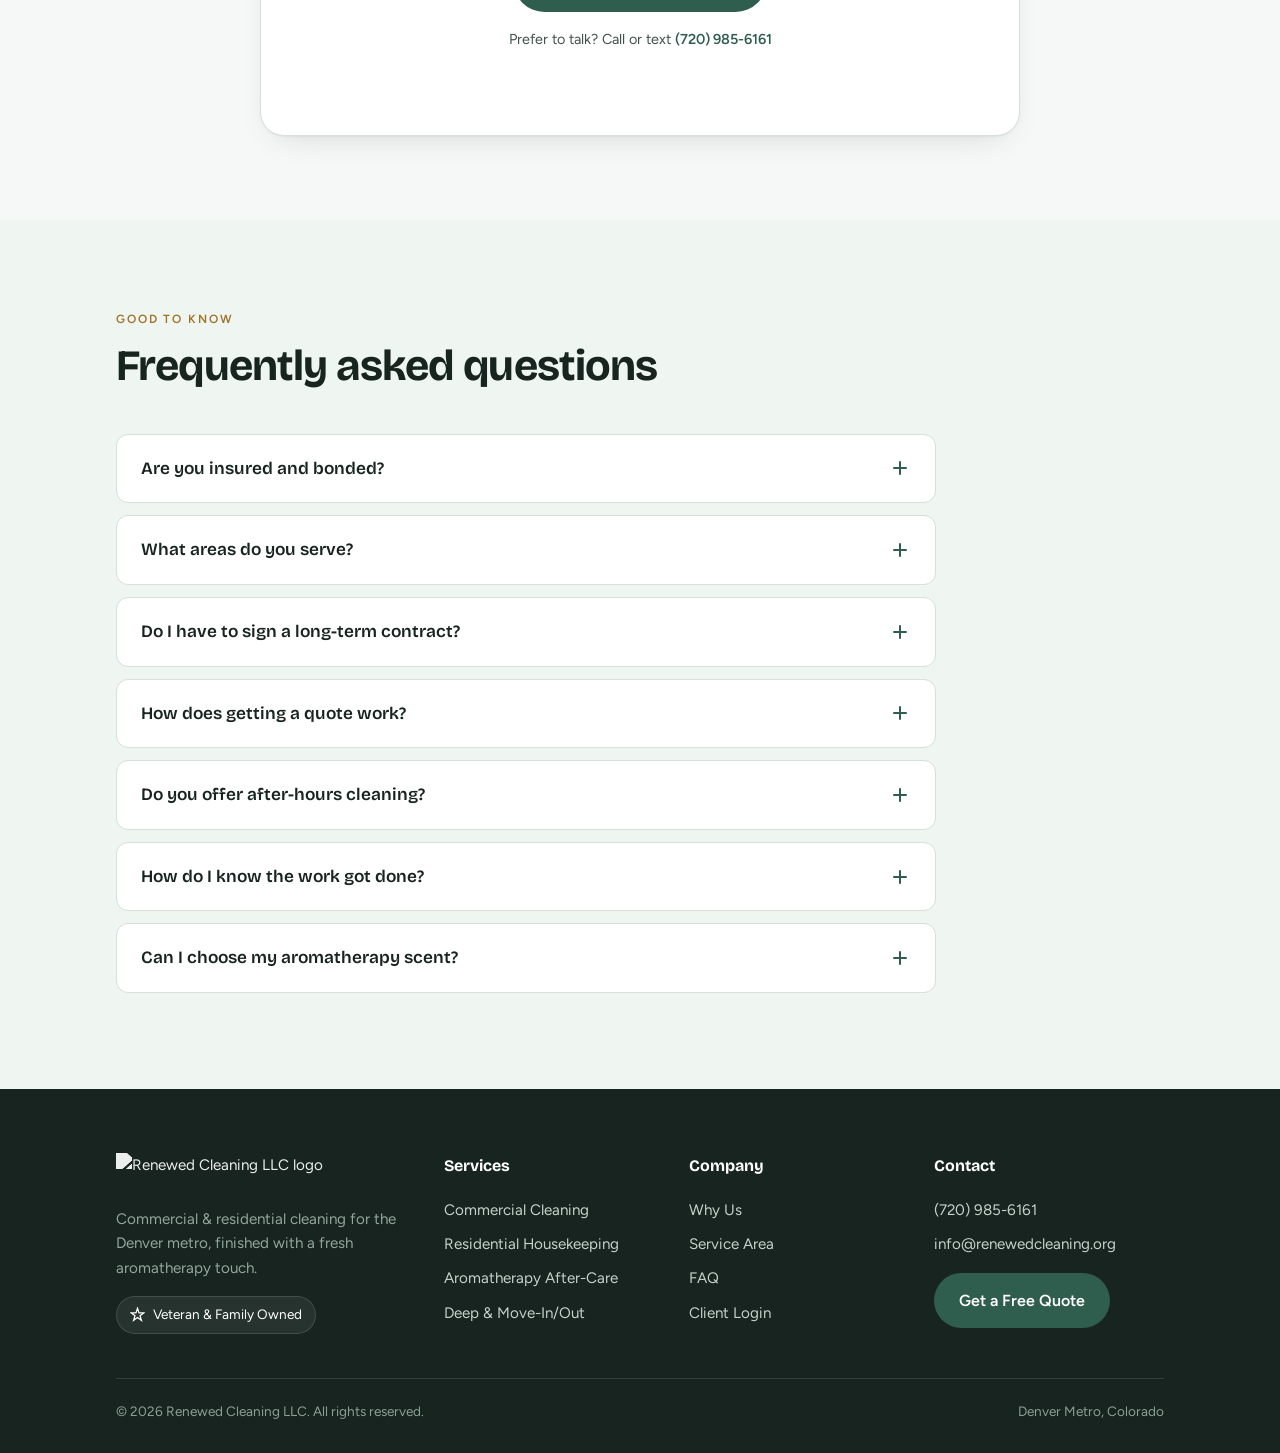
==== commit 8f00d71c: "Add favicon and fixed styles" ====
--- a/index.html
+++ b/index.html
@@ -3,6 +3,10 @@
 <head>
 <meta charset="UTF-8">
 <meta name="viewport" content="width=device-width, initial-scale=1">
+<link rel="icon" href="/favicon.ico" sizes="any">
+<link rel="icon" type="image/svg+xml" href="/favicon.svg">
+<link rel="icon" type="image/png" sizes="32x32" href="/favicon-32x32.png">
+<link rel="apple-touch-icon" href="/apple-touch-icon.png">
 <!-- PREVIEW/MOCK — keep this out of Google so it never competes with the live site -->
 <meta name="robots" content="noindex, nofollow">
 <title>Renewed Cleaning LLC — Commercial & Residential Cleaning in Denver Metro</title>
@@ -12,196 +16,7 @@
 <link rel="preconnect" href="https://fonts.gstatic.com" crossorigin>
 <link href="https://fonts.googleapis.com/css2?family=Bricolage+Grotesque:opsz,wght@12..96,600;12..96,700;12..96,800&family=Figtree:wght@400;500;600&display=swap" rel="stylesheet">
 
-<style>
-  :root{
-    --ink:#17241f; --ink-soft:#42524b;
-    --evergreen:#2f5d4e; --evergreen-deep:#22463a;
-    --sage-bg:#e7efe9; --sage-tint:#eff5f0;
-    --line:#d4e0d8;
-    --air:#f5f8f6; --white:#ffffff;
-    --brass:#bd8a3c; --brass-deep:#9f7228;
-    --maxw:1160px;
-    --r:14px;
-    --shadow:0 1px 2px rgba(23,36,31,.04), 0 12px 34px -18px rgba(23,36,31,.22);
-  }
-  *{box-sizing:border-box}
-  html{scroll-behavior:smooth}
-  body{
-    margin:0; background:var(--air); color:var(--ink);
-    font-family:"Figtree",system-ui,-apple-system,sans-serif;
-    font-size:17px; line-height:1.6; -webkit-font-smoothing:antialiased;
-  }
-  h1,h2,h3{font-family:"Bricolage Grotesque",system-ui,sans-serif; font-weight:700; line-height:1.08; letter-spacing:-.02em; margin:0}
-  a{color:inherit}
-  img{max-width:100%; display:block}
-  .wrap{max-width:var(--maxw); margin:0 auto; padding:0 24px}
-  .eyebrow{font-size:.74rem; font-weight:600; letter-spacing:.16em; text-transform:uppercase; color:var(--brass-deep)}
-
-  /* buttons */
-  .btn{display:inline-flex; align-items:center; gap:.5em; font-family:"Figtree"; font-weight:600; font-size:1rem;
-    padding:.85em 1.5em; border-radius:100px; border:1px solid transparent; cursor:pointer; text-decoration:none; transition:.18s ease; white-space:nowrap}
-  .btn-primary{background:var(--evergreen); color:#fff}
-  .btn-primary:hover{background:var(--evergreen-deep); transform:translateY(-1px)}
-  .btn-ghost{background:transparent; color:var(--ink); border-color:var(--line)}
-  .btn-ghost:hover{border-color:var(--evergreen); color:var(--evergreen)}
-  :focus-visible{outline:3px solid var(--brass); outline-offset:2px; border-radius:4px}
-
-  /* header */
-  header{position:sticky; top:0; z-index:60; background:rgba(245,248,246,.82); backdrop-filter:blur(10px); border-bottom:1px solid transparent; transition:.2s}
-  header.scrolled{border-bottom-color:var(--line); background:rgba(245,248,246,.94)}
-  .nav{display:flex; align-items:center; gap:28px; padding:14px 0}
-  .brand{display:flex; align-items:center; gap:10px; margin-right:auto; text-decoration:none}
-  .brand img{height:44px; width:auto}
-  .brand .bname{font-family:"Bricolage Grotesque"; font-weight:700; font-size:1.05rem; color:var(--ink); letter-spacing:-.01em; line-height:1}
-  .brand .btag{font-size:.66rem; letter-spacing:.12em; text-transform:uppercase; color:var(--ink-soft)}
-  .menu{display:flex; align-items:center; gap:26px; list-style:none; margin:0; padding:0}
-  .menu a{text-decoration:none; font-weight:500; color:var(--ink); font-size:.98rem; padding:6px 0; position:relative}
-  .menu a:hover{color:var(--evergreen)}
-  .has-drop{position:relative}
-  .dropbtn{background:none; border:0; font:inherit; font-weight:500; color:var(--ink); cursor:pointer; display:inline-flex; align-items:center; gap:5px; padding:6px 0}
-  .dropbtn svg{transition:.2s}
-  .has-drop:hover .dropbtn svg, .has-drop:focus-within .dropbtn svg{transform:rotate(180deg)}
-  .drop{position:absolute; top:calc(100% + 10px); left:50%; transform:translateX(-50%) translateY(6px); background:var(--white);
-    border:1px solid var(--line); border-radius:var(--r); box-shadow:var(--shadow); padding:8px; min-width:240px; opacity:0; visibility:hidden; transition:.18s}
-  .has-drop:hover .drop, .has-drop:focus-within .drop{opacity:1; visibility:visible; transform:translateX(-50%) translateY(0)}
-  .drop a{display:block; padding:10px 12px; border-radius:9px; font-weight:500}
-  .drop a:hover{background:var(--sage-tint)}
-  .drop a span{display:block; font-size:.8rem; color:var(--ink-soft); font-weight:400}
-  .nav-cta{display:flex; align-items:center; gap:14px}
-  .phone-link{display:inline-flex; align-items:center; gap:7px; font-weight:600; text-decoration:none; color:var(--evergreen)}
-  .login-link{text-decoration:none; font-weight:500; color:var(--ink-soft); font-size:.92rem}
-  .login-link:hover{color:var(--evergreen)}
-  .burger{display:none; background:none; border:1px solid var(--line); border-radius:10px; padding:9px; cursor:pointer}
-  .burger span{display:block; width:20px; height:2px; background:var(--ink); margin:4px 0; transition:.2s}
-
-  /* mobile drawer */
-  .drawer{position:fixed; inset:0 0 0 auto; width:min(88vw,360px); background:var(--white); z-index:80; transform:translateX(100%);
-    transition:transform .28s cubic-bezier(.4,0,.2,1); padding:22px; box-shadow:-20px 0 60px -30px rgba(0,0,0,.4); overflow-y:auto}
-  .drawer.open{transform:translateX(0)}
-  .drawer-head{display:flex; justify-content:space-between; align-items:center; margin-bottom:18px}
-  .drawer-close{background:none; border:0; font-size:1.6rem; cursor:pointer; color:var(--ink); line-height:1}
-  .drawer nav a, .drawer nav .sub-label{display:block; padding:12px 4px; text-decoration:none; color:var(--ink); font-weight:600; border-bottom:1px solid var(--sage-bg)}
-  .drawer nav .sub a{font-weight:400; padding-left:16px; color:var(--ink-soft); font-size:.95rem}
-  .sub-label{color:var(--ink-soft)!important; font-size:.78rem!important; letter-spacing:.12em; text-transform:uppercase; font-weight:600!important; border:0!important; padding-bottom:4px!important}
-  .scrim{position:fixed; inset:0; background:rgba(23,36,31,.4); z-index:70; opacity:0; visibility:hidden; transition:.25s}
-  .scrim.open{opacity:1; visibility:visible}
-
-  /* hero */
-  .hero{position:relative; overflow:hidden}
-  .hero::before{content:""; position:absolute; top:-30%; left:50%; width:900px; height:900px; transform:translateX(-50%);
-    background:radial-gradient(closest-side, rgba(47,93,78,.16), rgba(47,93,78,.05) 55%, transparent 72%);
-    animation:breathe 9s ease-in-out infinite; z-index:0; pointer-events:none}
-  @keyframes breathe{0%,100%{transform:translateX(-50%) scale(1); opacity:.85} 50%{transform:translateX(-50%) scale(1.12); opacity:1}}
-  .hero-grid{position:relative; z-index:1; display:grid; grid-template-columns:1.05fr .95fr; gap:56px; align-items:center; padding:64px 0 74px}
-  .hero h1{font-size:clamp(2.7rem,5.4vw,4.3rem); font-weight:800; margin:18px 0 0}
-  .hero h1 .em{color:var(--evergreen)}
-  .hero p.lead{font-size:1.16rem; color:var(--ink-soft); margin:20px 0 30px; max-width:33ch}
-  .hero-cta{display:flex; gap:14px; flex-wrap:wrap; align-items:center}
-  .chips{display:flex; flex-wrap:wrap; gap:10px 18px; margin-top:34px; padding-top:26px; border-top:1px solid var(--line)}
-  .chip{display:inline-flex; align-items:center; gap:8px; font-size:.92rem; font-weight:500; color:var(--ink)}
-  .chip svg{color:var(--evergreen); flex:none}
-  .hero-media{position:relative}
-  .hero-media img{width:100%; height:520px; object-fit:cover; border-radius:22px; box-shadow:var(--shadow)}
-  .badge{position:absolute; left:-18px; bottom:26px; background:var(--white); border:1px solid var(--line); border-radius:16px;
-    padding:14px 18px; box-shadow:var(--shadow); max-width:220px}
-  .badge b{font-family:"Bricolage Grotesque"; display:block; font-size:1.5rem; color:var(--evergreen); line-height:1}
-  .badge span{font-size:.85rem; color:var(--ink-soft)}
-
-  /* trust strip */
-  .trust{background:var(--evergreen); color:#eaf2ed}
-  .trust .wrap{display:flex; flex-wrap:wrap; gap:14px 40px; justify-content:center; padding:18px 24px; text-align:center}
-  .trust .t{display:inline-flex; align-items:center; gap:9px; font-weight:500; font-size:.96rem}
-  .trust .t svg{color:var(--brass); flex:none}
-
-  /* sections */
-  section{padding:84px 0}
-  .sec-head{max-width:640px; margin-bottom:44px}
-  .sec-head h2{font-size:clamp(1.9rem,3.4vw,2.7rem); margin:12px 0 0}
-  .sec-head p{color:var(--ink-soft); margin:14px 0 0; font-size:1.08rem}
-
-  /* services */
-  .cards{display:grid; grid-template-columns:repeat(3,1fr); gap:22px}
-  .card{background:var(--white); border:1px solid var(--line); border-radius:var(--r); padding:28px; transition:.2s; border-top:3px solid transparent}
-  .card:hover{border-top-color:var(--brass); box-shadow:var(--shadow); transform:translateY(-3px)}
-  .card .ic{width:46px; height:46px; border-radius:12px; background:var(--sage-bg); display:grid; place-items:center; color:var(--evergreen); margin-bottom:16px}
-  .card h3{font-size:1.28rem}
-  .card p{color:var(--ink-soft); margin:10px 0 16px; font-size:.98rem}
-  .card a.more{text-decoration:none; font-weight:600; color:var(--evergreen); font-size:.95rem}
-  .card a.more:hover{color:var(--brass-deep)}
-  .more-list{margin-top:26px; display:flex; flex-wrap:wrap; gap:10px}
-  .pill{background:var(--white); border:1px solid var(--line); border-radius:100px; padding:9px 16px; font-size:.92rem; font-weight:500; color:var(--ink)}
-  .pill b{color:var(--evergreen); font-weight:600}
-
-  /* how we work — on sage */
-  .how{background:var(--sage-tint)}
-  .steps{display:grid; grid-template-columns:repeat(2,1fr); gap:20px 40px}
-  .step{display:flex; gap:16px; align-items:flex-start}
-  .step .n{font-family:"Bricolage Grotesque"; font-weight:700; color:var(--brass); font-size:1.05rem; border:1px solid var(--brass); width:34px; height:34px; border-radius:50%; display:grid; place-items:center; flex:none}
-  .step h3{font-size:1.12rem}
-  .step p{color:var(--ink-soft); margin:5px 0 0; font-size:.97rem}
-
-  /* service area */
-  .area{background:var(--evergreen-deep); color:#e9f1ec; border-radius:24px; padding:52px; display:grid; grid-template-columns:1fr 1fr; gap:40px; align-items:center}
-  .area h2{color:#fff; font-size:clamp(1.8rem,3vw,2.4rem)}
-  .area p{color:#c8dad0; margin:14px 0 0}
-  .area .cities{display:flex; flex-wrap:wrap; gap:10px}
-  .area .cities span{background:rgba(255,255,255,.08); border:1px solid rgba(255,255,255,.16); border-radius:100px; padding:8px 15px; font-size:.94rem}
-
-  /* quote CTA */
-  .quote{text-align:center}
-  .quote .box{background:var(--white); border:1px solid var(--line); border-radius:24px; padding:56px 32px; box-shadow:var(--shadow); max-width:760px; margin:0 auto}
-  .quote h2{font-size:clamp(2rem,3.6vw,2.8rem)}
-  .quote p{color:var(--ink-soft); font-size:1.1rem; margin:14px auto 28px; max-width:46ch}
-  .quote .btn{font-size:1.06rem; padding:1em 1.9em}
-  .quote .sub{margin-top:16px; font-size:.9rem; color:var(--ink-soft)}
-
-  /* faq */
-  .faq-list{max-width:820px}
-  details{background:var(--white); border:1px solid var(--line); border-radius:12px; margin-bottom:12px; overflow:hidden}
-  details[open]{border-color:var(--evergreen)}
-  summary{list-style:none; cursor:pointer; padding:20px 24px; font-family:"Bricolage Grotesque"; font-weight:600; font-size:1.08rem; display:flex; justify-content:space-between; gap:16px; align-items:center}
-  summary::-webkit-details-marker{display:none}
-  summary .plus{flex:none; width:22px; height:22px; position:relative; transition:.2s}
-  summary .plus::before,summary .plus::after{content:""; position:absolute; background:var(--evergreen); border-radius:2px; top:50%; left:50%; transform:translate(-50%,-50%)}
-  summary .plus::before{width:14px; height:2px}
-  summary .plus::after{width:2px; height:14px; transition:.2s}
-  details[open] summary .plus::after{transform:translate(-50%,-50%) rotate(90deg); opacity:0}
-  details .ans{padding:0 24px 22px; color:var(--ink-soft); font-size:1rem}
-
-  /* footer */
-  footer{background:var(--ink); color:#c4d2cb; padding:64px 0 30px; font-size:.95rem}
-  .fgrid{display:grid; grid-template-columns:1.4fr 1fr 1fr 1.1fr; gap:36px}
-  footer h4{font-family:"Bricolage Grotesque"; color:#fff; font-size:1rem; margin:0 0 14px}
-  footer a{color:#c4d2cb; text-decoration:none; display:block; padding:5px 0}
-  footer a:hover{color:var(--brass)}
-  .fbrand img{height:40px; margin-bottom:14px; filter:brightness(0) invert(1); opacity:.92}
-  .fbrand p{color:#93a69d; margin:0; max-width:30ch}
-  .fbadge{display:inline-flex; align-items:center; gap:8px; margin-top:16px; font-size:.85rem; color:#fff; background:rgba(255,255,255,.07); border:1px solid rgba(255,255,255,.13); padding:7px 13px; border-radius:100px}
-  .fbot{border-top:1px solid rgba(255,255,255,.12); margin-top:44px; padding-top:22px; display:flex; justify-content:space-between; flex-wrap:wrap; gap:10px; color:#8ba095; font-size:.85rem}
-
-  .reveal{opacity:0; transform:translateY(18px); transition:opacity .6s ease, transform .6s ease}
-  .reveal.in{opacity:1; transform:none}
-
-  @media (max-width:920px){
-    .hero-grid{grid-template-columns:1fr; gap:36px; padding:44px 0 54px}
-    .hero-media img{height:360px}
-    .cards{grid-template-columns:1fr}
-    .steps{grid-template-columns:1fr}
-    .area{grid-template-columns:1fr; padding:36px}
-    .fgrid{grid-template-columns:1fr 1fr; gap:28px}
-  }
-  @media (max-width:760px){
-    .menu,.nav-cta .phone-text,.nav-cta .login-link,.nav-cta .btn{display:none}
-    .nav-cta .burger{display:block}
-    .badge{left:12px}
-  }
-  @media (max-width:520px){ .fgrid{grid-template-columns:1fr} .trust .wrap{justify-content:flex-start} }
-  @media (prefers-reduced-motion:reduce){
-    .hero::before{animation:none}
-    .reveal{transition:none; opacity:1; transform:none}
-    html{scroll-behavior:auto}
-  }
-</style>
+<link rel="stylesheet" href="styles.css">
 </head>
 <body>
 
@@ -223,7 +38,7 @@
           <svg width="12" height="12" viewBox="0 0 24 24" fill="none" stroke="currentColor" stroke-width="2.4"><path d="M6 9l6 6 6-6"/></svg>
         </button>
         <div class="drop">
-          <a href="#services">Commercial Cleaning<span>Offices, janitorial & common areas</span></a>
+          <a href="commercial-cleaning.html">Commercial Cleaning<span>Offices, janitorial & common areas</span></a>
           <a href="#services">Residential Housekeeping<span>Homes & recurring care</span></a>
           <a href="#services">Aromatherapy After-Care<span>Sprays, diffusers & more</span></a>
         </div>
@@ -253,7 +68,7 @@
     <a href="#top">Home</a>
     <span class="sub-label">Services</span>
     <div class="sub">
-      <a href="#services">Commercial Cleaning</a>
+      <a href="commercial-cleaning.html">Commercial Cleaning</a>
       <a href="#services">Residential Housekeeping</a>
       <a href="#services">Aromatherapy After-Care</a>
     </div>
@@ -420,7 +235,7 @@
       </div>
       <div>
         <h4>Services</h4>
-        <a href="#services">Commercial Cleaning</a>
+        <a href="commercial-cleaning.html">Commercial Cleaning</a>
         <a href="#services">Residential Housekeeping</a>
         <a href="#services">Aromatherapy After-Care</a>
         <a href="#services">Deep &amp; Move-In/Out</a>
@@ -447,25 +262,6 @@
   </div>
 </footer>
 
-<script>
-  // header shadow on scroll
-  const header = document.getElementById('top');
-  addEventListener('scroll', () => header.classList.toggle('scrolled', scrollY > 8), {passive:true});
-
-  // mobile drawer
-  const drawer = document.getElementById('drawer'), scrim = document.getElementById('scrim');
-  const openD = () => { drawer.classList.add('open'); scrim.classList.add('open'); drawer.setAttribute('aria-hidden','false'); };
-  const closeD = () => { drawer.classList.remove('open'); scrim.classList.remove('open'); drawer.setAttribute('aria-hidden','true'); };
-  document.getElementById('burger').addEventListener('click', openD);
-  document.getElementById('drawerClose').addEventListener('click', closeD);
-  scrim.addEventListener('click', closeD);
-  drawer.querySelectorAll('a').forEach(a => a.addEventListener('click', closeD));
-
-  // scroll reveal
-  const io = new IntersectionObserver((entries) => {
-    entries.forEach(e => { if (e.isIntersecting){ e.target.classList.add('in'); io.unobserve(e.target); } });
-  }, {threshold:.12});
-  document.querySelectorAll('.reveal').forEach(el => io.observe(el));
-</script>
+<script src="app.js" defer></script>
 </body>
 </html>
--- a/styles.css
+++ b/styles.css
@@ -0,0 +1,204 @@
+:root{
+    --ink:#17241f; --ink-soft:#42524b;
+    --evergreen:#2f5d4e; --evergreen-deep:#22463a;
+    --sage-bg:#e7efe9; --sage-tint:#eff5f0;
+    --line:#d4e0d8;
+    --air:#f5f8f6; --white:#ffffff;
+    --brass:#bd8a3c; --brass-deep:#9f7228;
+    --maxw:1160px;
+    --r:14px;
+    --shadow:0 1px 2px rgba(23,36,31,.04), 0 12px 34px -18px rgba(23,36,31,.22);
+  }
+  *{box-sizing:border-box}
+  html{scroll-behavior:smooth}
+  body{
+    margin:0; background:var(--air); color:var(--ink);
+    font-family:"Figtree",system-ui,-apple-system,sans-serif;
+    font-size:17px; line-height:1.6; -webkit-font-smoothing:antialiased;
+  }
+  h1,h2,h3{font-family:"Bricolage Grotesque",system-ui,sans-serif; font-weight:700; line-height:1.08; letter-spacing:-.02em; margin:0}
+  a{color:inherit}
+  img{max-width:100%; display:block}
+  .wrap{max-width:var(--maxw); margin:0 auto; padding:0 clamp(24px, 5vw, 56px)}
+  .eyebrow{font-size:.74rem; font-weight:600; letter-spacing:.16em; text-transform:uppercase; color:var(--brass-deep)}
+
+  /* buttons */
+  .btn{display:inline-flex; align-items:center; gap:.5em; font-family:"Figtree"; font-weight:600; font-size:1rem;
+    padding:.85em 1.5em; border-radius:100px; border:1px solid transparent; cursor:pointer; text-decoration:none; transition:.18s ease; white-space:nowrap}
+  .btn-primary{background:var(--evergreen); color:#fff}
+  .btn-primary:hover{background:var(--evergreen-deep); transform:translateY(-1px)}
+  .btn-ghost{background:transparent; color:var(--ink); border-color:var(--line)}
+  .btn-ghost:hover{border-color:var(--evergreen); color:var(--evergreen)}
+  :focus-visible{outline:3px solid var(--brass); outline-offset:2px; border-radius:4px}
+
+  /* header */
+  header{position:sticky; top:0; z-index:60; background:rgba(245,248,246,.82); backdrop-filter:blur(10px); border-bottom:1px solid transparent; transition:.2s}
+  header.scrolled{border-bottom-color:var(--line); background:rgba(245,248,246,.94)}
+  .nav{display:flex; align-items:center; gap:28px; padding:14px 0}
+  .brand{display:flex; align-items:center; gap:10px; margin-right:auto; text-decoration:none}
+  .brand img{height:44px; width:auto}
+  .brand .bname{font-family:"Bricolage Grotesque"; font-weight:700; font-size:1.05rem; color:var(--ink); letter-spacing:-.01em; line-height:1}
+  .brand .btag{font-size:.66rem; letter-spacing:.12em; text-transform:uppercase; color:var(--ink-soft)}
+  .menu{display:flex; align-items:center; gap:26px; list-style:none; margin:0; padding:0}
+  .menu a{text-decoration:none; font-weight:500; color:var(--ink); font-size:.98rem; padding:6px 0; position:relative}
+  .menu a:hover{color:var(--evergreen)}
+  .has-drop{position:relative}
+  .dropbtn{background:none; border:0; font:inherit; font-weight:500; color:var(--ink); cursor:pointer; display:inline-flex; align-items:center; gap:5px; padding:6px 0}
+  .dropbtn svg{transition:.2s}
+  .has-drop:hover .dropbtn svg, .has-drop:focus-within .dropbtn svg{transform:rotate(180deg)}
+  .drop{position:absolute; top:calc(100% + 10px); left:50%; transform:translateX(-50%) translateY(6px); background:var(--white);
+    border:1px solid var(--line); border-radius:var(--r); box-shadow:var(--shadow); padding:8px; min-width:240px; opacity:0; visibility:hidden; transition:.18s}
+  .has-drop:hover .drop, .has-drop:focus-within .drop{opacity:1; visibility:visible; transform:translateX(-50%) translateY(0)}
+  .drop a{display:block; padding:10px 12px; border-radius:9px; font-weight:500}
+  .drop a:hover{background:var(--sage-tint)}
+  .drop a span{display:block; font-size:.8rem; color:var(--ink-soft); font-weight:400}
+  .nav-cta{display:flex; align-items:center; gap:14px}
+  .phone-link{display:inline-flex; align-items:center; gap:7px; font-weight:600; text-decoration:none; color:var(--evergreen)}
+  .login-link{text-decoration:none; font-weight:500; color:var(--ink-soft); font-size:.92rem}
+  .login-link:hover{color:var(--evergreen)}
+  .burger{display:none; background:none; border:1px solid var(--line); border-radius:10px; padding:9px; cursor:pointer}
+  .burger span{display:block; width:20px; height:2px; background:var(--ink); margin:4px 0; transition:.2s}
+
+  /* mobile drawer */
+  .drawer{position:fixed; inset:0 0 0 auto; width:min(88vw,360px); background:var(--white); z-index:80; transform:translateX(100%);
+    transition:transform .28s cubic-bezier(.4,0,.2,1); padding:22px; box-shadow:-20px 0 60px -30px rgba(0,0,0,.4); overflow-y:auto}
+  .drawer.open{transform:translateX(0)}
+  .drawer-head{display:flex; justify-content:space-between; align-items:center; margin-bottom:18px}
+  .drawer-close{background:none; border:0; font-size:1.6rem; cursor:pointer; color:var(--ink); line-height:1}
+  .drawer nav a, .drawer nav .sub-label{display:block; padding:12px 4px; text-decoration:none; color:var(--ink); font-weight:600; border-bottom:1px solid var(--sage-bg)}
+  .drawer nav .sub a{font-weight:400; padding-left:16px; color:var(--ink-soft); font-size:.95rem}
+  .sub-label{color:var(--ink-soft)!important; font-size:.78rem!important; letter-spacing:.12em; text-transform:uppercase; font-weight:600!important; border:0!important; padding-bottom:4px!important}
+  .scrim{position:fixed; inset:0; background:rgba(23,36,31,.4); z-index:70; opacity:0; visibility:hidden; transition:.25s}
+  .scrim.open{opacity:1; visibility:visible}
+
+  /* hero */
+  .hero{position:relative; overflow:hidden}
+  .hero::before{content:""; position:absolute; top:-30%; left:50%; width:900px; height:900px; transform:translateX(-50%);
+    background:radial-gradient(closest-side, rgba(47,93,78,.16), rgba(47,93,78,.05) 55%, transparent 72%);
+    animation:breathe 9s ease-in-out infinite; z-index:0; pointer-events:none}
+  @keyframes breathe{0%,100%{transform:translateX(-50%) scale(1); opacity:.85} 50%{transform:translateX(-50%) scale(1.12); opacity:1}}
+  .hero-grid{position:relative; z-index:1; display:grid; grid-template-columns:1.05fr .95fr; gap:56px; align-items:center; padding:64px 0 74px}
+  .hero h1{font-size:clamp(2.7rem,5.4vw,4.3rem); font-weight:800; margin:18px 0 0}
+  .hero h1 .em{color:var(--evergreen)}
+  .hero p.lead{font-size:1.16rem; color:var(--ink-soft); margin:20px 0 30px; max-width:33ch}
+  .hero-cta{display:flex; gap:14px; flex-wrap:wrap; align-items:center}
+  .chips{display:flex; flex-wrap:wrap; gap:10px 18px; margin-top:34px; padding-top:26px; border-top:1px solid var(--line)}
+  .chip{display:inline-flex; align-items:center; gap:8px; font-size:.92rem; font-weight:500; color:var(--ink)}
+  .chip svg{color:var(--evergreen); flex:none}
+  .hero-media{position:relative}
+  .hero-media img{width:100%; height:520px; object-fit:cover; border-radius:22px; box-shadow:var(--shadow)}
+  .badge{position:absolute; left:-18px; bottom:26px; background:var(--white); border:1px solid var(--line); border-radius:16px;
+    padding:14px 18px; box-shadow:var(--shadow); max-width:220px}
+  .badge b{font-family:"Bricolage Grotesque"; display:block; font-size:1.5rem; color:var(--evergreen); line-height:1}
+  .badge span{font-size:.85rem; color:var(--ink-soft)}
+
+  /* trust strip */
+  .trust{background:var(--evergreen); color:#eaf2ed}
+  .trust .wrap{display:flex; flex-wrap:wrap; gap:14px 40px; justify-content:center; padding:18px clamp(24px, 5vw, 56px); text-align:center}
+  .trust .t{display:inline-flex; align-items:center; gap:9px; font-weight:500; font-size:.96rem}
+  .trust .t svg{color:var(--brass); flex:none}
+
+  /* sections */
+  section{padding:84px 0}
+  .sec-head{max-width:640px; margin-bottom:44px}
+  .sec-head h2{font-size:clamp(1.9rem,3.4vw,2.7rem); margin:12px 0 0}
+  .sec-head p{color:var(--ink-soft); margin:14px 0 0; font-size:1.08rem}
+
+  /* services */
+  .cards{display:grid; grid-template-columns:repeat(3,1fr); gap:22px}
+  .card{background:var(--white); border:1px solid var(--line); border-radius:var(--r); padding:28px; transition:.2s; border-top:3px solid transparent}
+  .card:hover{border-top-color:var(--brass); box-shadow:var(--shadow); transform:translateY(-3px)}
+  .card .ic{width:46px; height:46px; border-radius:12px; background:var(--sage-bg); display:grid; place-items:center; color:var(--evergreen); margin-bottom:16px}
+  .card h3{font-size:1.28rem}
+  .card p{color:var(--ink-soft); margin:10px 0 16px; font-size:.98rem}
+  .card a.more{text-decoration:none; font-weight:600; color:var(--evergreen); font-size:.95rem}
+  .card a.more:hover{color:var(--brass-deep)}
+  .more-list{margin-top:26px; display:flex; flex-wrap:wrap; gap:10px}
+  .pill{background:var(--white); border:1px solid var(--line); border-radius:100px; padding:9px 16px; font-size:.92rem; font-weight:500; color:var(--ink)}
+  .pill b{color:var(--evergreen); font-weight:600}
+
+  /* how we work — on sage */
+  .how{background:var(--sage-tint)}
+  .steps{display:grid; grid-template-columns:repeat(2,1fr); gap:20px 40px}
+  .step{display:flex; gap:16px; align-items:flex-start}
+  .step .n{font-family:"Bricolage Grotesque"; font-weight:700; color:var(--brass); font-size:1.05rem; border:1px solid var(--brass); width:34px; height:34px; border-radius:50%; display:grid; place-items:center; flex:none}
+  .step h3{font-size:1.12rem}
+  .step p{color:var(--ink-soft); margin:5px 0 0; font-size:.97rem}
+
+  /* service area */
+  .area{background:var(--evergreen-deep); color:#e9f1ec; border-radius:24px; padding:52px; display:grid; grid-template-columns:1fr 1fr; gap:40px; align-items:center}
+  .area h2{color:#fff; font-size:clamp(1.8rem,3vw,2.4rem)}
+  .area p{color:#c8dad0; margin:14px 0 0}
+  .area .cities{display:flex; flex-wrap:wrap; gap:10px}
+  .area .cities span{background:rgba(255,255,255,.08); border:1px solid rgba(255,255,255,.16); border-radius:100px; padding:8px 15px; font-size:.94rem}
+
+  /* quote CTA */
+  .quote{text-align:center}
+  .quote .box{background:var(--white); border:1px solid var(--line); border-radius:24px; padding:56px 32px; box-shadow:var(--shadow); max-width:760px; margin:0 auto}
+  .quote h2{font-size:clamp(2rem,3.6vw,2.8rem)}
+  .quote p{color:var(--ink-soft); font-size:1.1rem; margin:14px auto 28px; max-width:46ch}
+  .quote .btn{font-size:1.06rem; padding:1em 1.9em}
+  .quote .sub{margin-top:16px; font-size:.9rem; color:var(--ink-soft)}
+
+  /* faq */
+  .faq-list{max-width:820px}
+  details{background:var(--white); border:1px solid var(--line); border-radius:12px; margin-bottom:12px; overflow:hidden}
+  details[open]{border-color:var(--evergreen)}
+  summary{list-style:none; cursor:pointer; padding:20px 24px; font-family:"Bricolage Grotesque"; font-weight:600; font-size:1.08rem; display:flex; justify-content:space-between; gap:16px; align-items:center}
+  summary::-webkit-details-marker{display:none}
+  summary .plus{flex:none; width:22px; height:22px; position:relative; transition:.2s}
+  summary .plus::before,summary .plus::after{content:""; position:absolute; background:var(--evergreen); border-radius:2px; top:50%; left:50%; transform:translate(-50%,-50%)}
+  summary .plus::before{width:14px; height:2px}
+  summary .plus::after{width:2px; height:14px; transition:.2s}
+  details[open] summary .plus::after{transform:translate(-50%,-50%) rotate(90deg); opacity:0}
+  details .ans{padding:0 24px 22px; color:var(--ink-soft); font-size:1rem}
+
+  /* footer */
+  footer{background:var(--ink); color:#c4d2cb; padding:64px 0 30px; font-size:.95rem}
+  .fgrid{display:grid; grid-template-columns:1.4fr 1fr 1fr 1.1fr; gap:36px}
+  footer h4{font-family:"Bricolage Grotesque"; color:#fff; font-size:1rem; margin:0 0 14px}
+  footer a{color:#c4d2cb; text-decoration:none; display:block; padding:5px 0}
+  footer a:hover{color:var(--brass)}
+  .fbrand img{height:40px; margin-bottom:14px; filter:brightness(0) invert(1); opacity:.92}
+  .fbrand p{color:#93a69d; margin:0; max-width:30ch}
+  .fbadge{display:inline-flex; align-items:center; gap:8px; margin-top:16px; font-size:.85rem; color:#fff; background:rgba(255,255,255,.07); border:1px solid rgba(255,255,255,.13); padding:7px 13px; border-radius:100px}
+  .fbot{border-top:1px solid rgba(255,255,255,.12); margin-top:44px; padding-top:22px; display:flex; justify-content:space-between; flex-wrap:wrap; gap:10px; color:#8ba095; font-size:.85rem}
+
+  .reveal{opacity:0; transform:translateY(18px); transition:opacity .6s ease, transform .6s ease}
+  .reveal.in{opacity:1; transform:none}
+
+  @media (max-width:920px){
+    .hero-grid{grid-template-columns:1fr; gap:36px; padding:44px 0 54px}
+    .hero-media img{height:360px}
+    .cards{grid-template-columns:1fr}
+    .steps{grid-template-columns:1fr}
+    .area{grid-template-columns:1fr; padding:36px}
+    .fgrid{grid-template-columns:1fr 1fr; gap:28px}
+  }
+  @media (max-width:900px){
+    .menu,.nav-cta .phone-text,.nav-cta .login-link,.nav-cta .btn{display:none}
+    .nav-cta .burger{display:block}
+    .badge{left:12px}
+  }
+  @media (max-width:520px){ .fgrid{grid-template-columns:1fr} .trust .wrap{justify-content:flex-start} }
+  @media (prefers-reduced-motion:reduce){
+    .hero::before{animation:none}
+    .reveal{transition:none; opacity:1; transform:none}
+    html{scroll-behavior:auto}
+  }
+
+/* ===== service page helpers ===== */
+.cards.cols-4{grid-template-columns:repeat(4,1fr)}
+.cards.cols-4 .card{padding:24px}
+.cards.cols-4 .card h3{font-size:1.1rem}
+.svc-hero .hero-media img{height:440px}
+.what-list{display:flex;flex-wrap:wrap;gap:12px;margin-top:8px}
+.what-list .pill{background:var(--sage-tint)}
+@media (max-width:920px){ .cards.cols-4{grid-template-columns:repeat(2,1fr)} }
+@media (max-width:520px){ .cards.cols-4{grid-template-columns:1fr} }
+
+/* --- header alignment cleanup --- */
+.brand .bname, .brand .btag{display:block}
+.menu a, .dropbtn, .login-link, .phone-link, .phone-text{white-space:nowrap}
+.nav{gap:24px}
+.menu{gap:22px}
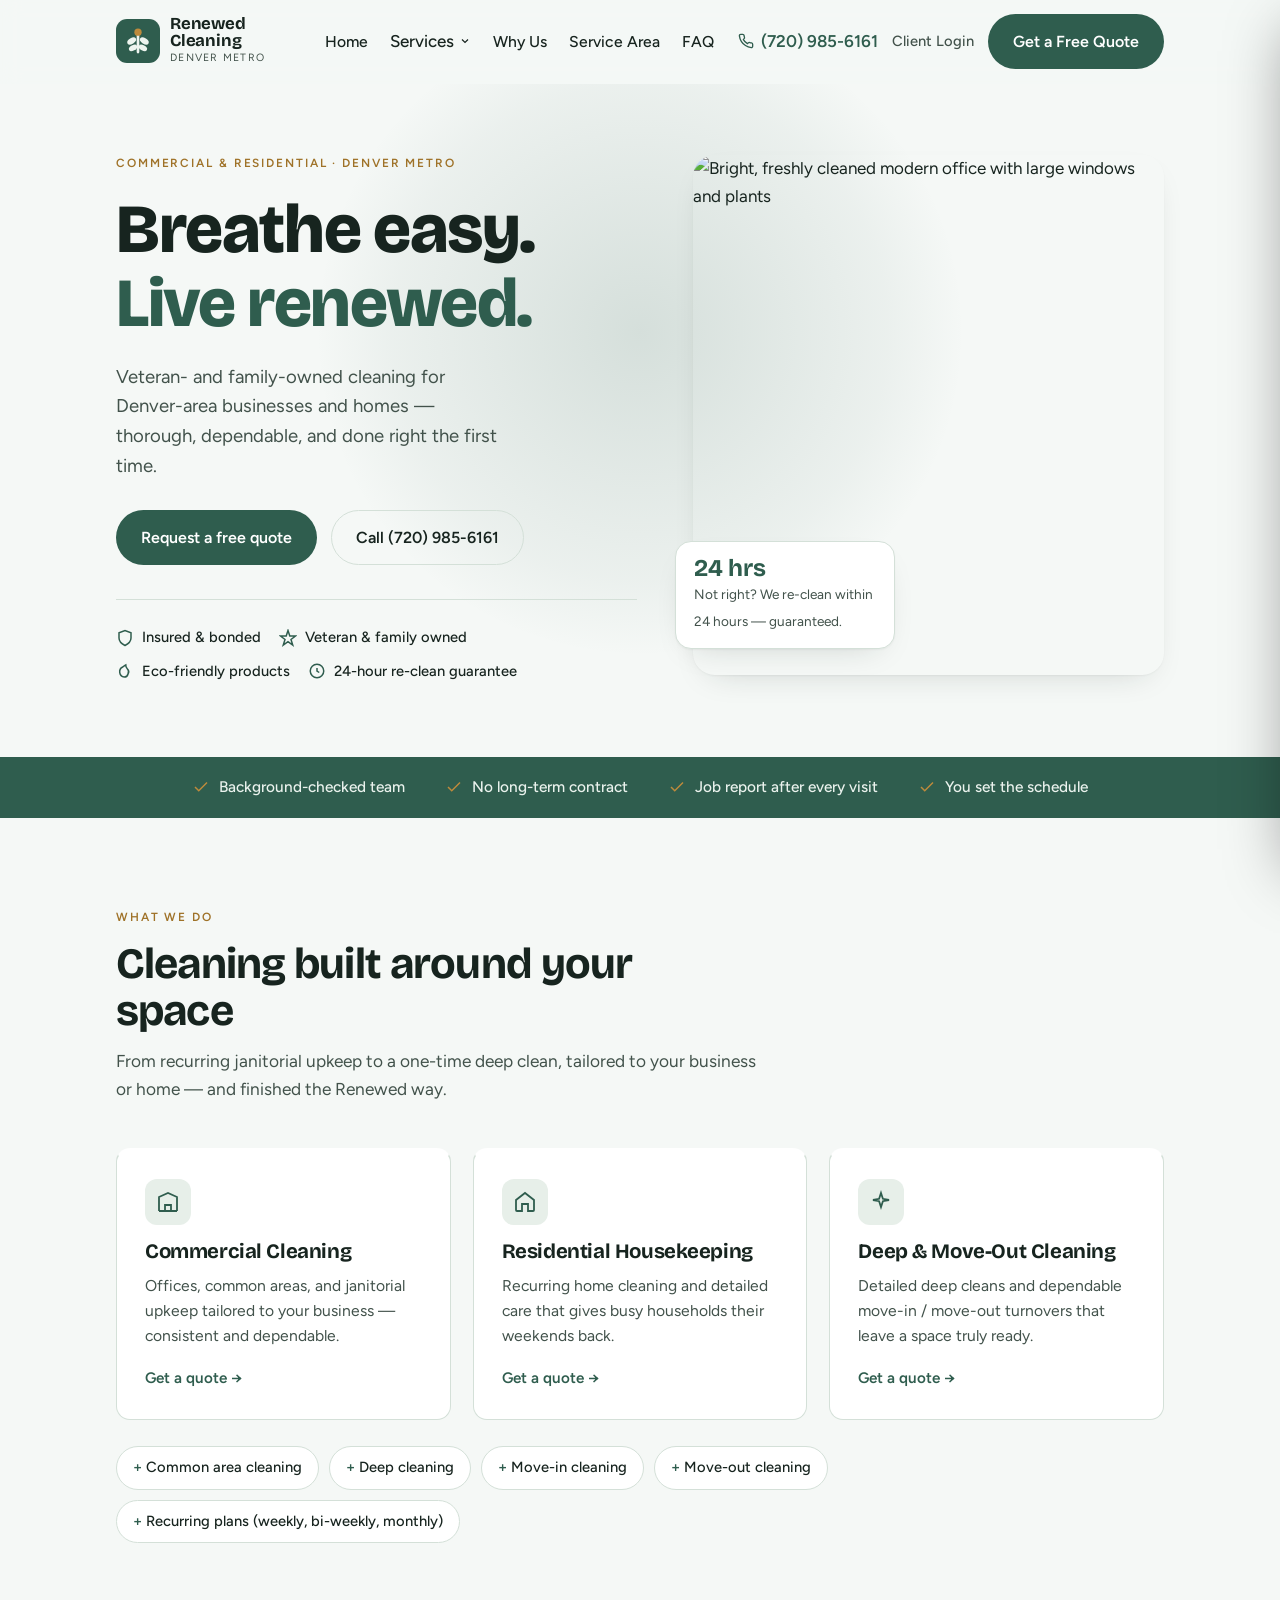
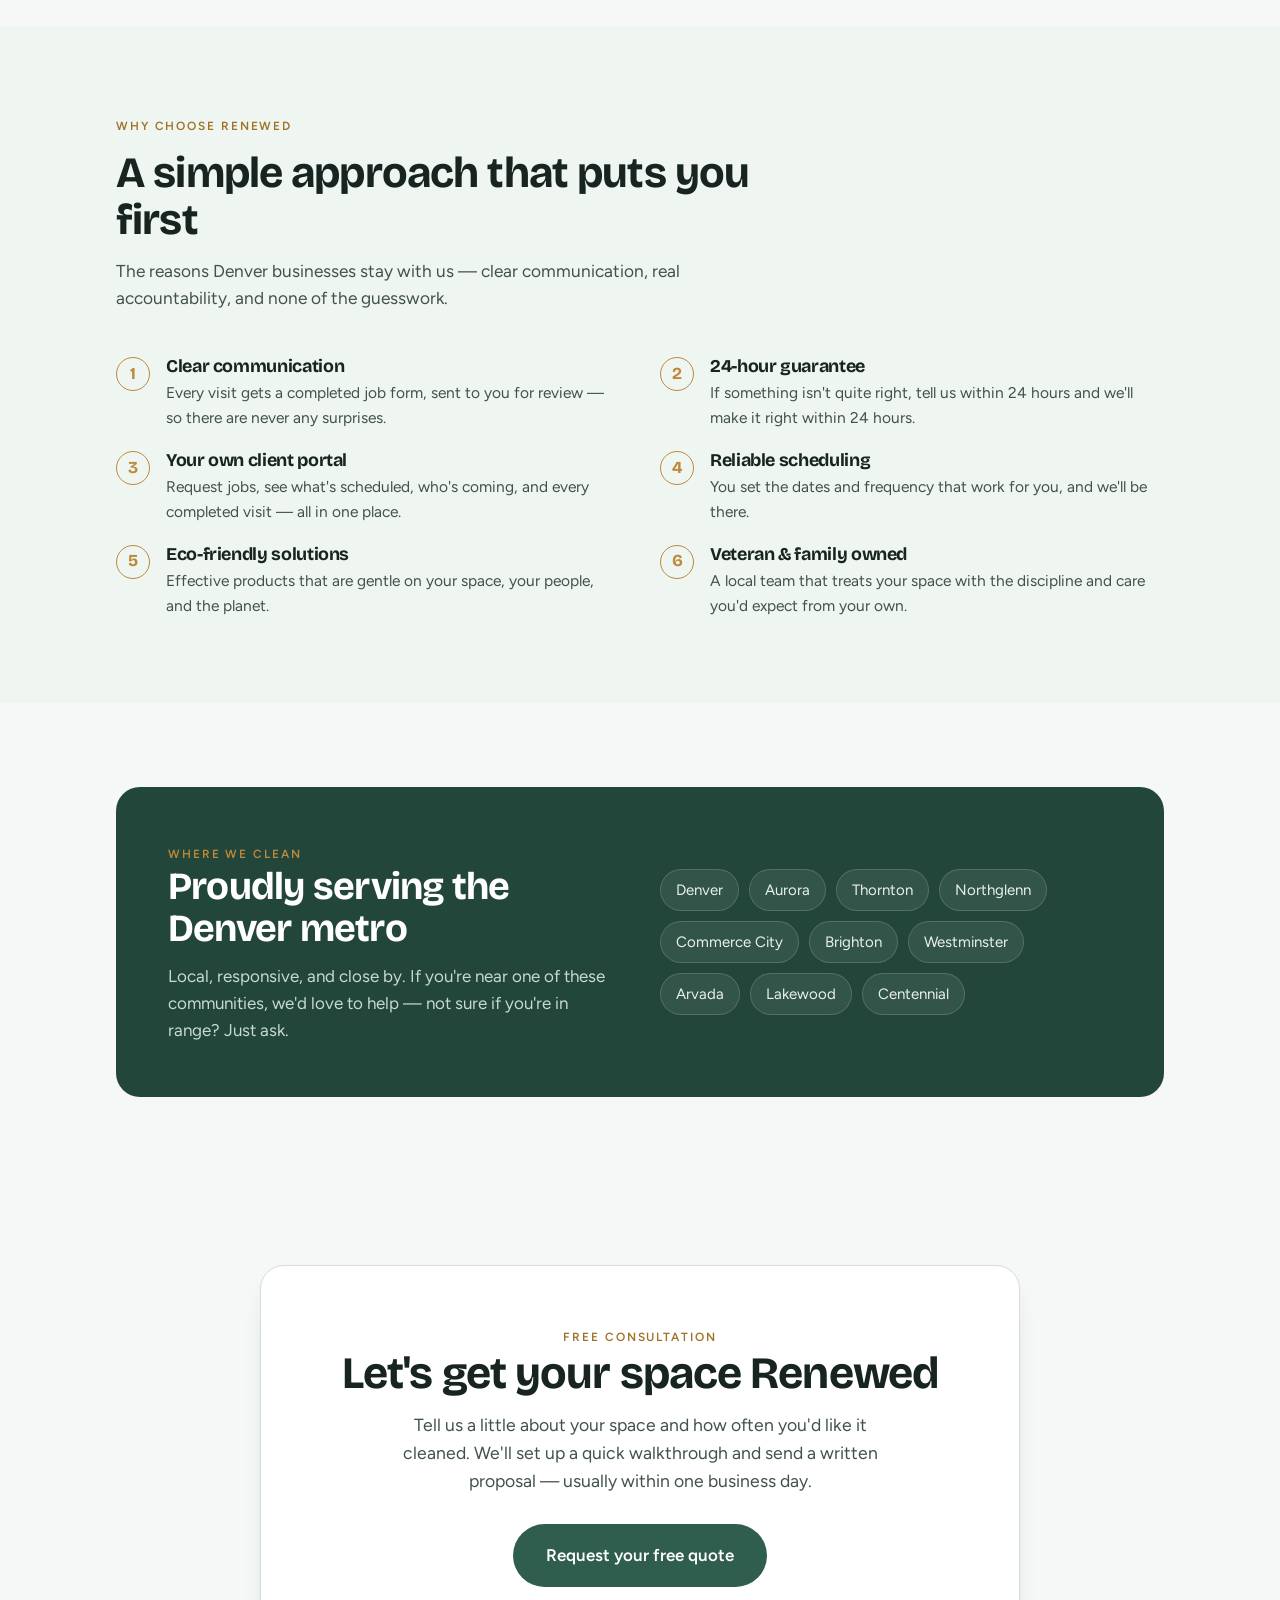
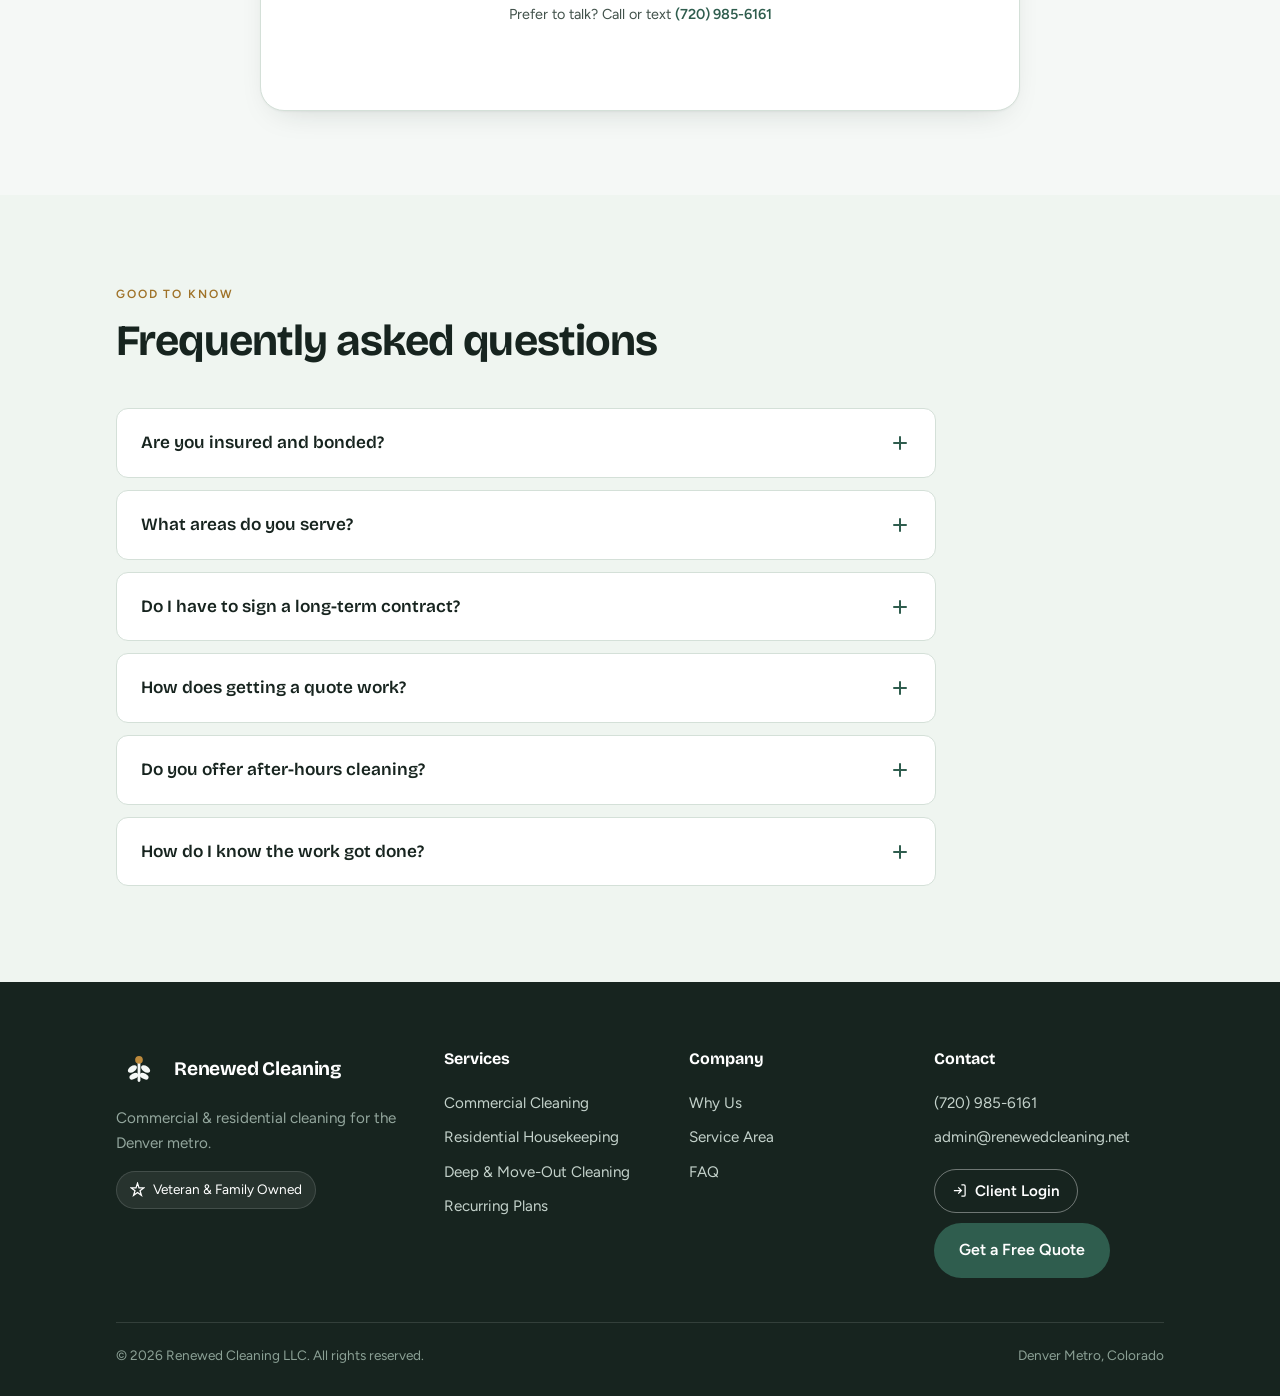
==== commit 70868082: "Remove aromatherapy, add new logo, footer Client Login button, real email" ====
--- a/index.html
+++ b/index.html
@@ -24,7 +24,7 @@
 <header id="top">
   <div class="wrap nav">
     <a class="brand" href="#top" aria-label="Renewed Cleaning LLC home">
-      <img src="https://d13cw1lxlociqy.cloudfront.net/vxw0cr1rwxtp3wmlu0m17guldjv5" alt="Renewed Cleaning LLC logo">
+      <img src="logo-mark.svg" alt="Renewed Cleaning LLC logo">
       <span>
         <span class="bname">Renewed Cleaning</span>
         <span class="btag">Denver Metro</span>
@@ -40,7 +40,7 @@
         <div class="drop">
           <a href="commercial-cleaning.html">Commercial Cleaning<span>Offices, janitorial & common areas</span></a>
           <a href="#services">Residential Housekeeping<span>Homes & recurring care</span></a>
-          <a href="#services">Aromatherapy After-Care<span>Sprays, diffusers & more</span></a>
+          <a href="#services">Deep &amp; Move-Out Cleaning<span>Turnovers &amp; detailed deep cleans</span></a>
         </div>
       </li>
       <li><a href="#how">Why Us</a></li>
@@ -70,7 +70,7 @@
     <div class="sub">
       <a href="commercial-cleaning.html">Commercial Cleaning</a>
       <a href="#services">Residential Housekeeping</a>
-      <a href="#services">Aromatherapy After-Care</a>
+      <a href="#services">Deep &amp; Move-Out Cleaning</a>
     </div>
     <a href="#how">Why Us</a>
     <a href="#area">Service Area</a>
@@ -87,7 +87,7 @@
     <div class="hero-copy">
       <span class="eyebrow">Commercial &amp; Residential &middot; Denver Metro</span>
       <h1>Breathe easy.<br><span class="em">Live renewed.</span></h1>
-      <p class="lead">Veteran- and family-owned cleaning for Denver-area businesses and homes — thorough, dependable, and finished with a signature aromatherapy touch.</p>
+      <p class="lead">Veteran- and family-owned cleaning for Denver-area businesses and homes — thorough, dependable, and done right the first time.</p>
       <div class="hero-cta">
         <a class="btn btn-primary" href="https://clienthub.getjobber.com/hubs/0398b874-1f69-44bb-8e31-e739b4f57057/public/requests/2457077/embedded_new?source=sp_website&amp;instance_id=_R_5j5_" target="_blank" rel="noopener">Request a free quote</a>
         <a class="btn btn-ghost" href="tel:+17209856161">Call (720)&nbsp;985-6161</a>
@@ -138,9 +138,9 @@
         <a class="more" href="#quote">Get a quote &rarr;</a>
       </div>
       <div class="card reveal">
-        <div class="ic"><svg width="24" height="24" viewBox="0 0 24 24" fill="none" stroke="currentColor" stroke-width="1.8"><path d="M12 21a5 5 0 01-2-9.5C11 10 12 3 12 3s1 7 2 8.5A5 5 0 0112 21z"/></svg></div>
-        <h3>Aromatherapy After-Care</h3>
-        <p>Room sprays, diffusers, and a tips-and-tricks booklet in a scent you choose — so your space stays fresh between visits.</p>
+        <div class="ic"><svg width="24" height="24" viewBox="0 0 24 24" fill="none" stroke="currentColor" stroke-width="1.8"><path d="M12 3l1.9 5.8L20 10l-6.1 1.2L12 17l-1.9-5.8L4 10l6.1-1.2z"/></svg></div>
+        <h3>Deep &amp; Move-Out Cleaning</h3>
+        <p>Detailed deep cleans and dependable move-in / move-out turnovers that leave a space truly ready.</p>
         <a class="more" href="#quote">Get a quote &rarr;</a>
       </div>
     </div>
@@ -219,7 +219,6 @@
       <details class="reveal"><summary>How does getting a quote work?<span class="plus"></span></summary><div class="ans">Request a free consultation, we'll do a quick walkthrough of your space, and you'll get a clear written proposal — usually within one business day.</div></details>
       <details class="reveal"><summary>Do you offer after-hours cleaning?<span class="plus"></span></summary><div class="ans">Yes. We schedule around your business hours so cleaning never gets in the way of your day.</div></details>
       <details class="reveal"><summary>How do I know the work got done?<span class="plus"></span></summary><div class="ans">After every visit you receive a completed job report, and you can see upcoming and completed jobs any time in your client portal.</div></details>
-      <details class="reveal"><summary>Can I choose my aromatherapy scent?<span class="plus"></span></summary><div class="ans">Absolutely. Your after-care package is built around a scent you pick, so your space smells exactly the way you want it to.</div></details>
     </div>
   </div>
 </section>
@@ -229,30 +228,31 @@
   <div class="wrap">
     <div class="fgrid">
       <div class="fbrand">
-        <img src="https://d13cw1lxlociqy.cloudfront.net/vxw0cr1rwxtp3wmlu0m17guldjv5" alt="Renewed Cleaning LLC logo">
-        <p>Commercial &amp; residential cleaning for the Denver metro, finished with a fresh aromatherapy touch.</p>
+        <div class="fbrand-lockup"><img src="logo-mark-white.svg" alt=""><span>Renewed Cleaning</span></div>
+        <p>Commercial &amp; residential cleaning for the Denver metro.</p>
         <span class="fbadge"><svg width="15" height="15" viewBox="0 0 24 24" fill="none" stroke="currentColor" stroke-width="2"><path d="M12 2l2.4 7.4H22l-6 4.6 2.3 7.4-6.3-4.6L5.7 21.4 8 14 2 9.4h7.6z"/></svg>Veteran &amp; Family Owned</span>
       </div>
       <div>
         <h4>Services</h4>
         <a href="commercial-cleaning.html">Commercial Cleaning</a>
         <a href="#services">Residential Housekeeping</a>
-        <a href="#services">Aromatherapy After-Care</a>
-        <a href="#services">Deep &amp; Move-In/Out</a>
+        <a href="#services">Deep &amp; Move-Out Cleaning</a>
+        <a href="#services">Recurring Plans</a>
       </div>
       <div>
         <h4>Company</h4>
         <a href="#how">Why Us</a>
         <a href="#area">Service Area</a>
         <a href="#faq">FAQ</a>
-        <a href="https://clienthub.getjobber.com/client_hubs/0398b874-1f69-44bb-8e31-e739b4f57057/login/new?source=share_login" target="_blank" rel="noopener">Client Login</a>
       </div>
       <div>
         <h4>Contact</h4>
         <a href="tel:+17209856161">(720) 985-6161</a>
-        <!-- TODO: confirm the real public email address -->
-        <a href="mailto:info@renewedcleaning.org">info@renewedcleaning.org</a>
-        <a class="btn btn-primary" style="margin-top:12px" href="https://clienthub.getjobber.com/hubs/0398b874-1f69-44bb-8e31-e739b4f57057/public/requests/2457077/embedded_new?source=sp_website&amp;instance_id=_R_5j5_" target="_blank" rel="noopener">Get a Free Quote</a>
+        <a href="mailto:admin@renewedcleaning.net">admin@renewedcleaning.net</a>
+        <div class="fbtns">
+          <a class="flogin" href="https://clienthub.getjobber.com/client_hubs/0398b874-1f69-44bb-8e31-e739b4f57057/login/new?source=share_login" target="_blank" rel="noopener"><svg width="15" height="15" viewBox="0 0 24 24" fill="none" stroke="currentColor" stroke-width="2"><path d="M15 3h4a2 2 0 012 2v14a2 2 0 01-2 2h-4M10 17l5-5-5-5M15 12H3"/></svg>Client Login</a>
+          <a class="btn btn-primary" href="https://clienthub.getjobber.com/hubs/0398b874-1f69-44bb-8e31-e739b4f57057/public/requests/2457077/embedded_new?source=sp_website&amp;instance_id=_R_5j5_" target="_blank" rel="noopener">Get a Free Quote</a>
+        </div>
       </div>
     </div>
     <div class="fbot">
--- a/styles.css
+++ b/styles.css
@@ -34,7 +34,7 @@
   /* header */
   header{position:sticky; top:0; z-index:60; background:rgba(245,248,246,.82); backdrop-filter:blur(10px); border-bottom:1px solid transparent; transition:.2s}
   header.scrolled{border-bottom-color:var(--line); background:rgba(245,248,246,.94)}
-  .nav{display:flex; align-items:center; gap:28px; padding:14px 0}
+  .nav{display:flex; align-items:center; gap:28px; padding-top:14px; padding-bottom:14px}
   .brand{display:flex; align-items:center; gap:10px; margin-right:auto; text-decoration:none}
   .brand img{height:44px; width:auto}
   .brand .bname{font-family:"Bricolage Grotesque"; font-weight:700; font-size:1.05rem; color:var(--ink); letter-spacing:-.01em; line-height:1}
@@ -77,7 +77,7 @@
     background:radial-gradient(closest-side, rgba(47,93,78,.16), rgba(47,93,78,.05) 55%, transparent 72%);
     animation:breathe 9s ease-in-out infinite; z-index:0; pointer-events:none}
   @keyframes breathe{0%,100%{transform:translateX(-50%) scale(1); opacity:.85} 50%{transform:translateX(-50%) scale(1.12); opacity:1}}
-  .hero-grid{position:relative; z-index:1; display:grid; grid-template-columns:1.05fr .95fr; gap:56px; align-items:center; padding:64px 0 74px}
+  .hero-grid{position:relative; z-index:1; display:grid; grid-template-columns:1.05fr .95fr; gap:56px; align-items:center; padding-top:64px; padding-bottom:74px}
   .hero h1{font-size:clamp(2.7rem,5.4vw,4.3rem); font-weight:800; margin:18px 0 0}
   .hero h1 .em{color:var(--evergreen)}
   .hero p.lead{font-size:1.16rem; color:var(--ink-soft); margin:20px 0 30px; max-width:33ch}
@@ -159,7 +159,9 @@
   footer h4{font-family:"Bricolage Grotesque"; color:#fff; font-size:1rem; margin:0 0 14px}
   footer a{color:#c4d2cb; text-decoration:none; display:block; padding:5px 0}
   footer a:hover{color:var(--brass)}
-  .fbrand img{height:40px; margin-bottom:14px; filter:brightness(0) invert(1); opacity:.92}
+  .fbrand-lockup{display:flex; align-items:center; gap:12px; margin-bottom:14px}
+  .fbrand-lockup img{height:46px; width:auto}
+  .fbrand-lockup span{font-family:"Bricolage Grotesque"; font-weight:700; color:#fff; font-size:1.2rem; letter-spacing:-.01em}
   .fbrand p{color:#93a69d; margin:0; max-width:30ch}
   .fbadge{display:inline-flex; align-items:center; gap:8px; margin-top:16px; font-size:.85rem; color:#fff; background:rgba(255,255,255,.07); border:1px solid rgba(255,255,255,.13); padding:7px 13px; border-radius:100px}
   .fbot{border-top:1px solid rgba(255,255,255,.12); margin-top:44px; padding-top:22px; display:flex; justify-content:space-between; flex-wrap:wrap; gap:10px; color:#8ba095; font-size:.85rem}
@@ -168,7 +170,7 @@
   .reveal.in{opacity:1; transform:none}
 
   @media (max-width:920px){
-    .hero-grid{grid-template-columns:1fr; gap:36px; padding:44px 0 54px}
+    .hero-grid{grid-template-columns:1fr; gap:36px; padding-top:44px; padding-bottom:54px}
     .hero-media img{height:360px}
     .cards{grid-template-columns:1fr}
     .steps{grid-template-columns:1fr}
@@ -202,3 +204,9 @@
 .menu a, .dropbtn, .login-link, .phone-link, .phone-text{white-space:nowrap}
 .nav{gap:24px}
 .menu{gap:22px}
+
+/* --- footer client-login button --- */
+.fbtns{display:flex; flex-direction:column; gap:10px; align-items:flex-start; margin-top:14px}
+.flogin{display:inline-flex; align-items:center; gap:8px; border:1px solid rgba(255,255,255,.38); color:#fff; padding:9px 17px; border-radius:100px; font-weight:600; font-size:.95rem; text-decoration:none; transition:.18s}
+.flogin:hover{background:rgba(255,255,255,.1); border-color:#fff; color:#fff}
+.flogin svg{flex:none}
